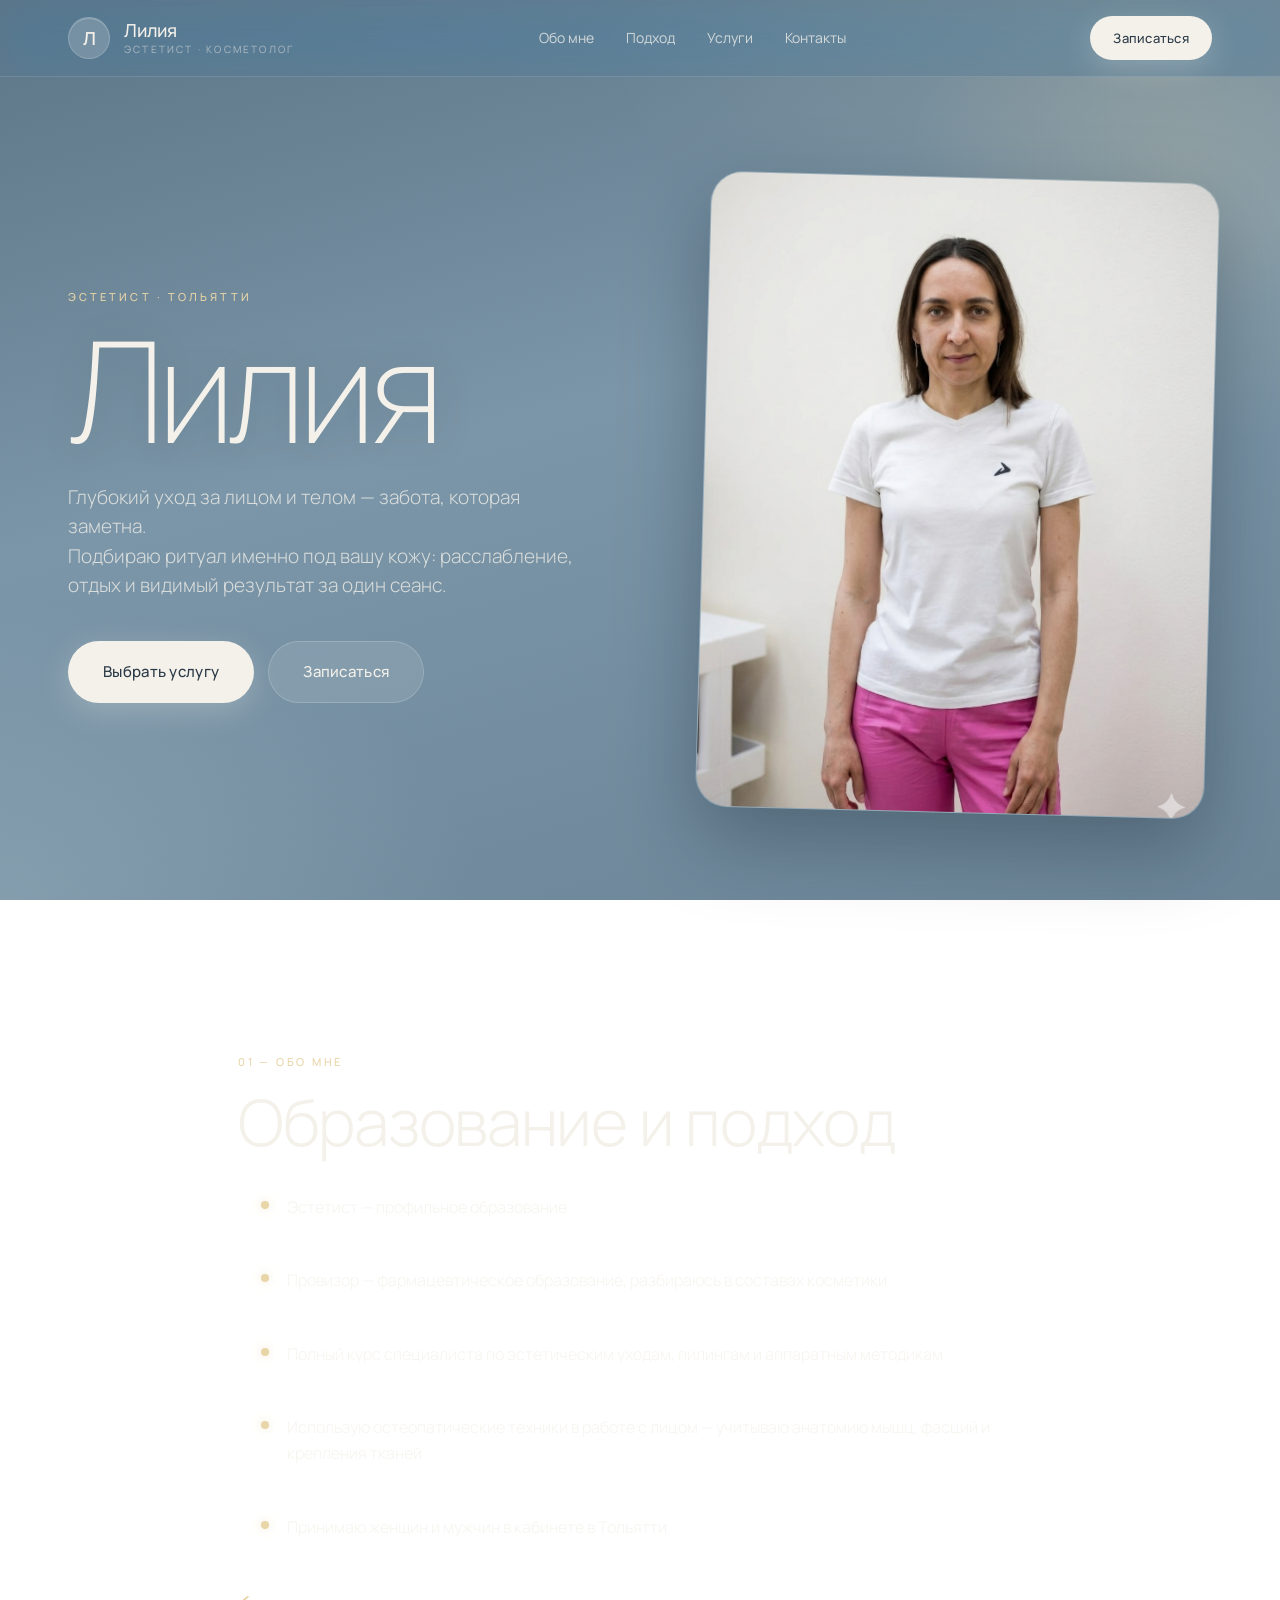
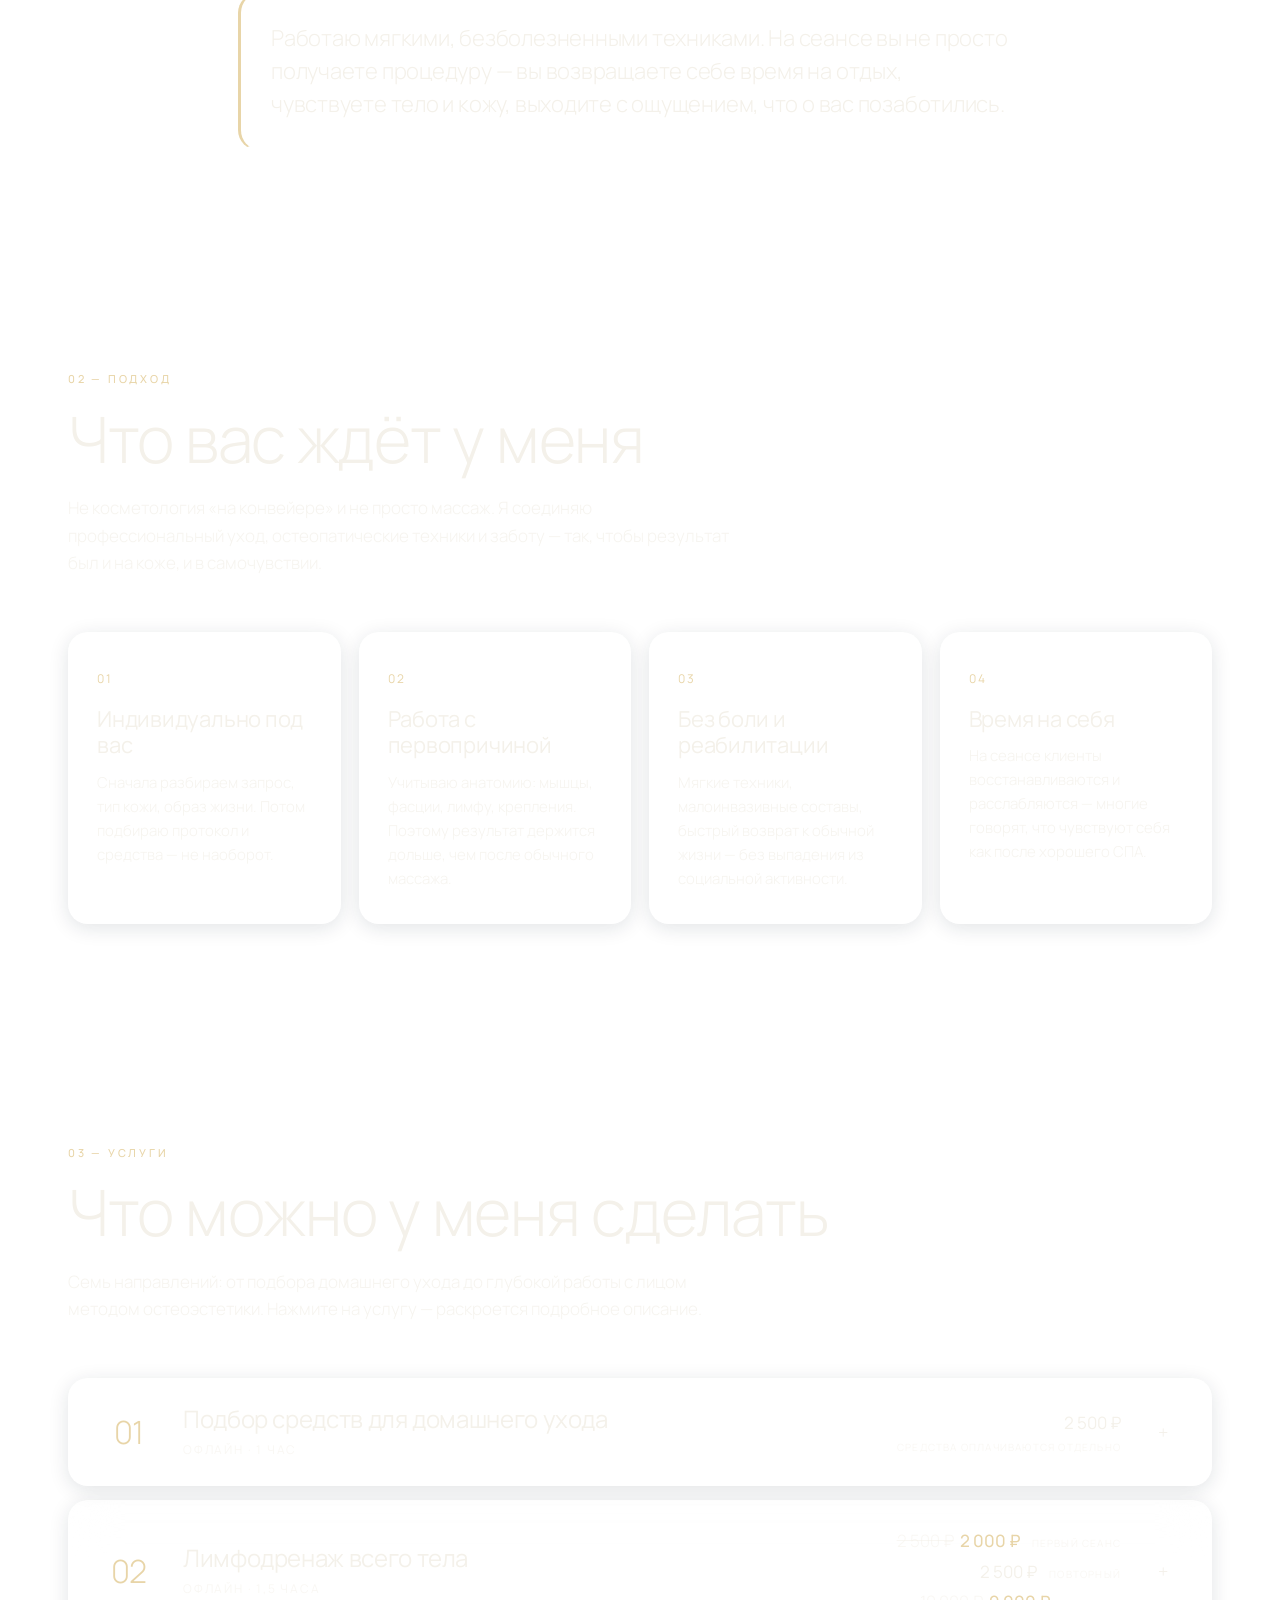
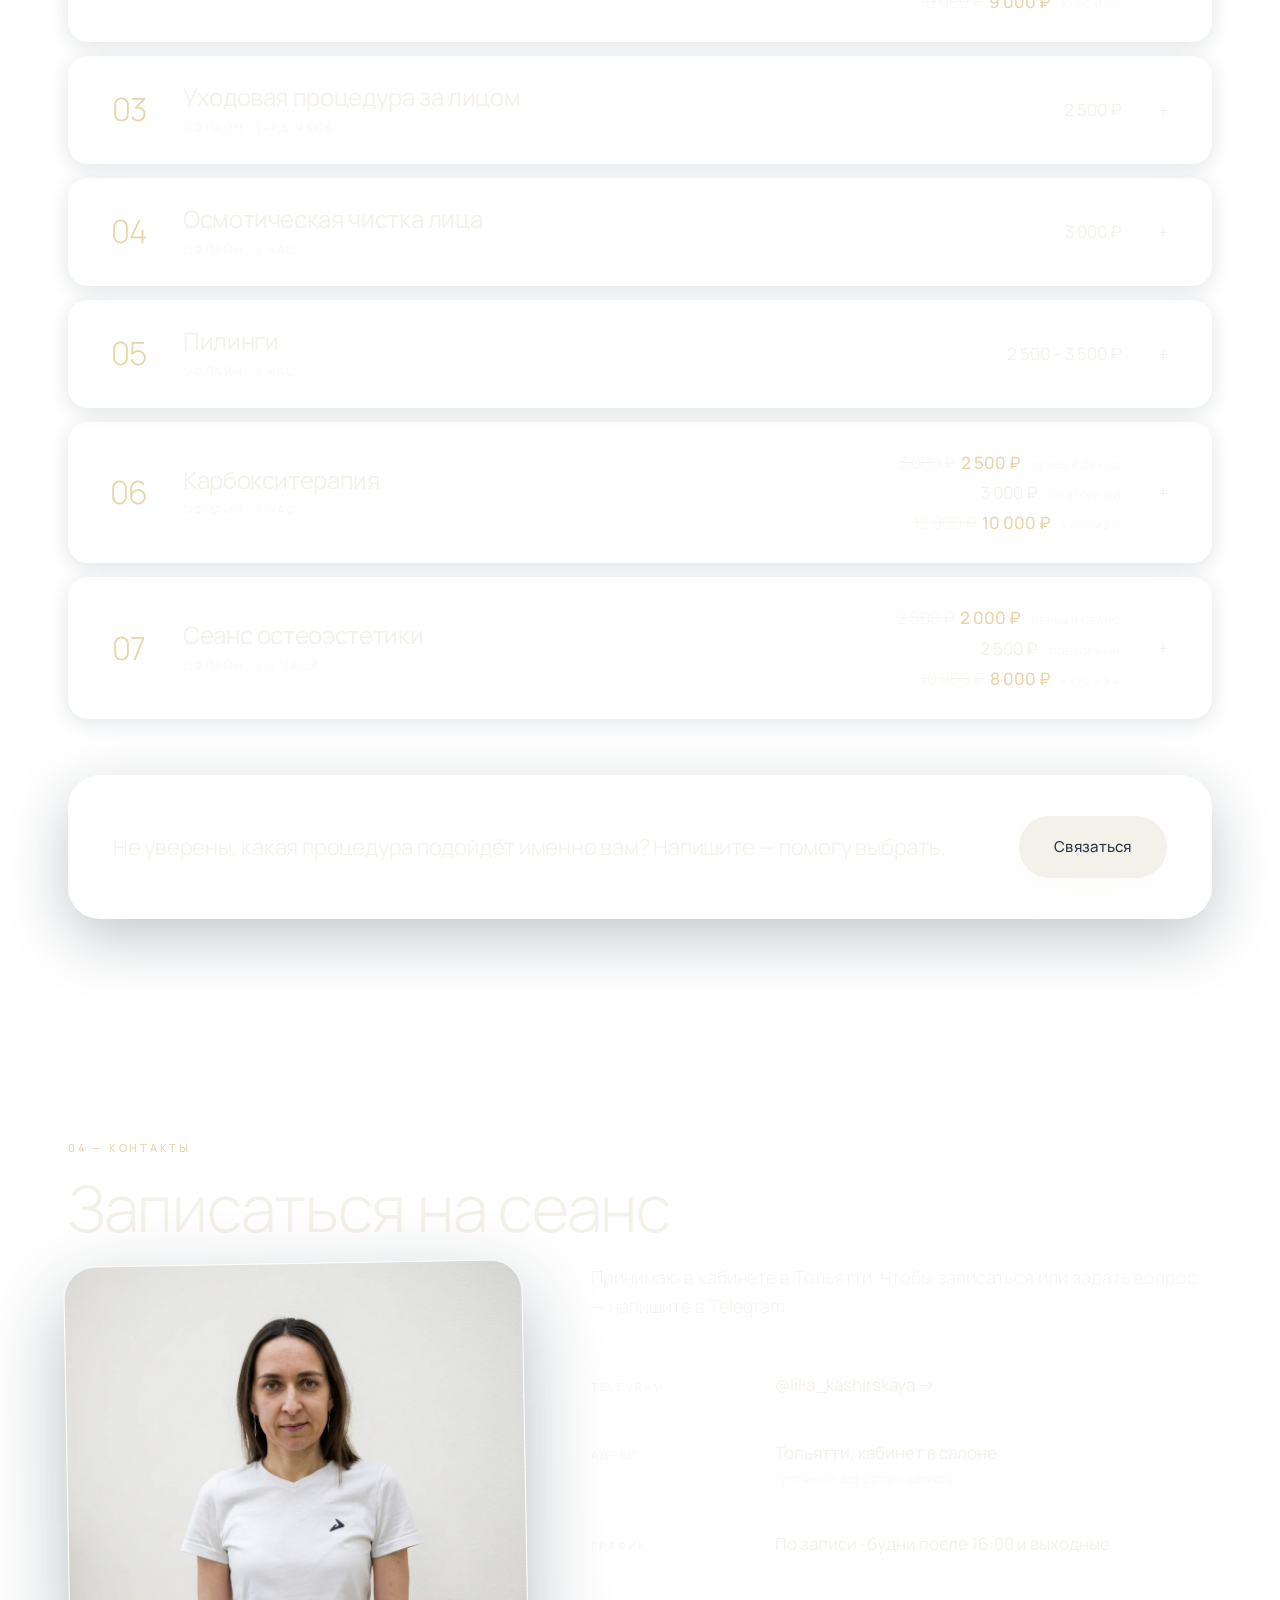
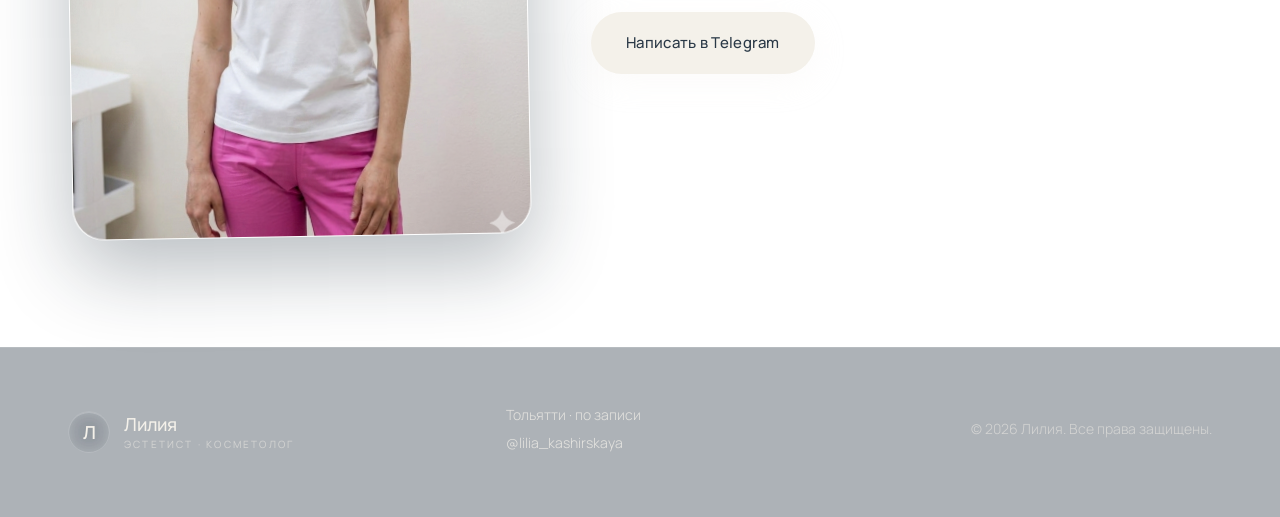
==== index.html @ 4c608532 "Сайт Лилии — эстетист-косметолог, Тольятти Co-Authored-By: Claude Sonnet 4.6 <noreply@anthropic.com>" ====
<!DOCTYPE html>
<html lang="ru">
<head>
    <meta charset="UTF-8">
    <meta name="viewport" content="width=device-width, initial-scale=1.0">
    <title>Лилия — эстетист-косметолог | Тольятти</title>
    <meta name="description" content="Лилия — эстетист, провизор. Подбор домашнего ухода, лимфодренаж, пилинги, чистка лица, карбокситерапия, остеоэстетика. Тольятти.">
    <link rel="preconnect" href="https://fonts.googleapis.com">
    <link rel="preconnect" href="https://fonts.gstatic.com" crossorigin>
    <link href="https://fonts.googleapis.com/css2?family=Manrope:wght@200;300;400;500;600;700&display=swap" rel="stylesheet">
    <link rel="stylesheet" href="styles.css">
</head>
<body>

<header class="header" id="header">
    <div class="container header__inner">
        <a href="#top" class="logo">
            <span class="logo__mark">Л</span>
            <span class="logo__text">Лилия<small>эстетист · косметолог</small></span>
        </a>

        <nav class="nav" id="nav">
            <a href="#about" class="nav__link">Обо мне</a>
            <a href="#offer" class="nav__link">Подход</a>
            <a href="#services" class="nav__link">Услуги</a>
            <a href="#contacts" class="nav__link">Контакты</a>
        </nav>

        <a href="#contacts" class="btn btn--primary header__cta">Записаться</a>

        <button class="burger" id="burger" aria-label="Меню" aria-expanded="false">
            <span></span><span></span><span></span>
        </button>
    </div>
</header>

<main id="top">

    <!-- HERO -->
    <section class="hero">
        <div class="container hero__inner">
            <div class="hero__content">
                <p class="hero__eyebrow">Эстетист · Тольятти</p>
                <h1 class="hero__title">Лилия</h1>
                <p class="hero__sub">Глубокий уход за лицом и телом — забота, которая заметна.<br>Подбираю ритуал именно под вашу кожу: расслабление, отдых и видимый результат за один сеанс.</p>
                <div class="hero__actions">
                    <a href="#services" class="btn btn--primary btn--lg">Выбрать услугу</a>
                    <a href="#contacts" class="btn btn--ghost btn--lg">Записаться</a>
                </div>
            </div>
            <div class="hero__media">
                <img src="images/liliya_final.jpg" alt="Лилия — эстетист, косметолог" class="hero__photo" onerror="this.parentElement.classList.add('hero__media--placeholder'); this.style.display='none'">
                <div class="hero__placeholder">
                    <span>Фото<br>Лилии</span>
                </div>
            </div>
        </div>
    </section>

    <!-- ABOUT -->
    <section class="section" id="about">
        <div class="container container--narrow">
            <p class="eyebrow">01 — Обо мне</p>
            <h2 class="section__title">Образование и подход</h2>
            <ul class="about__list">
                <li>Эстетист — профильное образование</li>
                <li>Провизор — фармацевтическое образование, разбираюсь в составах косметики</li>
                <li>Полный курс специалиста по эстетическим уходам, пилингам и аппаратным методикам</li>
                <li>Использую остеопатические техники в работе с лицом — учитываю анатомию мышц, фасций и крепления тканей</li>
                <li>Принимаю женщин и мужчин в кабинете в Тольятти</li>
            </ul>
            <p class="about__lead">
                Работаю мягкими, безболезненными техниками. На сеансе вы не просто получаете процедуру —
                вы возвращаете себе время на отдых, чувствуете тело и кожу, выходите с ощущением, что о вас позаботились.
            </p>
        </div>
    </section>

    <!-- OFFER / USP -->
    <section class="section section--alt" id="offer">
        <div class="container">
            <p class="eyebrow">02 — Подход</p>
            <h2 class="section__title">Что вас ждёт у меня</h2>
            <p class="section__lead">Не косметология «на конвейере» и не просто массаж. Я соединяю профессиональный уход, остеопатические техники и заботу — так, чтобы результат был и на коже, и в самочувствии.</p>

            <div class="benefits">
                <article class="benefit">
                    <span class="benefit__num">01</span>
                    <h3>Индивидуально под вас</h3>
                    <p>Сначала разбираем запрос, тип кожи, образ жизни. Потом подбираю протокол и средства — не наоборот.</p>
                </article>
                <article class="benefit">
                    <span class="benefit__num">02</span>
                    <h3>Работа с первопричиной</h3>
                    <p>Учитываю анатомию: мышцы, фасции, лимфу, крепления. Поэтому результат держится дольше, чем после обычного массажа.</p>
                </article>
                <article class="benefit">
                    <span class="benefit__num">03</span>
                    <h3>Без боли и реабилитации</h3>
                    <p>Мягкие техники, малоинвазивные составы, быстрый возврат к обычной жизни — без выпадения из социальной активности.</p>
                </article>
                <article class="benefit">
                    <span class="benefit__num">04</span>
                    <h3>Время на себя</h3>
                    <p>На сеансе клиенты восстанавливаются и расслабляются — многие говорят, что чувствуют себя как после хорошего СПА.</p>
                </article>
            </div>
        </div>
    </section>

    <!-- SERVICES -->
    <section class="section" id="services">
        <div class="container">
            <p class="eyebrow">03 — Услуги</p>
            <h2 class="section__title">Что можно у меня сделать</h2>
            <p class="section__lead">Семь направлений: от подбора домашнего ухода до глубокой работы с лицом методом остеоэстетики. Нажмите на услугу — раскроется подробное описание.</p>

            <div class="services">

                <!-- 1 -->
                <details class="service">
                    <summary class="service__summary">
                        <span class="service__num">01</span>
                        <span class="service__head">
                            <span class="service__title">Подбор средств для домашнего ухода</span>
                            <span class="service__meta">Офлайн · 1 час</span>
                        </span>
                        <span class="service__price">2 500 ₽<small>средства оплачиваются отдельно</small></span>
                        <span class="service__chev" aria-hidden="true">+</span>
                    </summary>
                    <div class="service__body">
                        <div class="service__col">
                            <h4>О процедуре</h4>
                            <ul>
                                <li>Индивидуальный подход и решение конкретных задач, которые волнуют вас</li>
                                <li>Подбор средств по типу кожи, её состоянию и решаемым задачам</li>
                                <li>Поддержание здоровья кожи: увлажнение, питание, обновление клеток</li>
                                <li>Уход за отдельными зонами: область глаз, декольте, Т-зона</li>
                                <li>Подбор ежедневного ухода для женщин и мужчин</li>
                                <li>Регулярный ритуал заботы о себе — время, посвящённое себе</li>
                            </ul>
                        </div>
                        <div class="service__col">
                            <h4>Как проходит</h4>
                            <ol>
                                <li>Определяем запрос и решаемую задачу</li>
                                <li>Анамнез: разбираем уже существующий уход</li>
                                <li>Определяем тип и состояние кожи</li>
                                <li>Оцениваем средства: что оставить, убрать, добавить</li>
                                <li>Подбираем необходимые средства, обсуждаем особенности</li>
                                <li>Протокол ухода — «тактильное знакомство» с продуктами</li>
                                <li>Заказ и покупка выбранных средств</li>
                            </ol>
                        </div>
                        <div class="service__col">
                            <h4>Результат</h4>
                            <ul>
                                <li>Понимание особенностей своей кожи и её потребностей</li>
                                <li>Уход с учётом сезонности и времени года</li>
                                <li>Подбор для всего лица и отдельных зон (глаза, шея, декольте)</li>
                                <li>Улучшение состояния кожи при регулярном уходе</li>
                                <li>Готовый ритуал правильного и эффективного ухода дома</li>
                            </ul>
                        </div>
                        <div class="service__cta">
                            <a href="#contacts" class="btn btn--primary">Записаться на подбор</a>
                        </div>
                    </div>
                </details>

                <!-- 2 -->
                <details class="service">
                    <summary class="service__summary">
                        <span class="service__num">02</span>
                        <span class="service__head">
                            <span class="service__title">Лимфодренаж всего тела</span>
                            <span class="service__meta">Офлайн · 1,5 часа</span>
                        </span>
                        <span class="service__price">
                            <span class="service__price-row"><s>2 500 ₽</s> <strong>2 000 ₽</strong> <small>первый сеанс</small></span>
                            <span class="service__price-row">2 500 ₽ <small>повторный</small></span>
                            <span class="service__price-row"><s>10 000 ₽</s> <strong>9 000 ₽</strong> <small>курс из 4</small></span>
                        </span>
                        <span class="service__chev" aria-hidden="true">+</span>
                    </summary>
                    <div class="service__body">
                        <div class="service__col">
                            <h4>О процедуре</h4>
                            <ul>
                                <li>Улучшение детоксикации организма, выведение токсинов</li>
                                <li>Особенно показано после отравления, болезни, приёма лекарств</li>
                                <li>Уменьшение отёков и объёмов за счёт снятия застоя лимфы</li>
                                <li>Улучшение микроциркуляции и качества кожи</li>
                                <li>Подготовка к косметологическим и массажным сеансам — усиливает их эффект</li>
                                <li>Медленные, плавные, безболезненные движения — успокоение и релаксация</li>
                                <li>Особенно полезно при сидячей работе и малоподвижном образе жизни</li>
                            </ul>
                        </div>
                        <div class="service__col">
                            <h4>Как проходит</h4>
                            <ol>
                                <li>Работа со всеми диафрагмами тела</li>
                                <li>Освобождение венозного угла (ключицы, шея)</li>
                                <li>Освобождение тока лимфы в области головы и шеи</li>
                                <li>Грудобрюшная диафрагма — снятие напряжения, включение в работу</li>
                                <li>Формирование правильного паттерна дыхания</li>
                                <li>Работа с брюшной стенкой, паховой областью, подколенным пространством</li>
                                <li>Прокачка тока лимфы по всему телу</li>
                            </ol>
                        </div>
                        <div class="service__col">
                            <h4>Результат</h4>
                            <ul>
                                <li>Выведение токсинов, «очищение» организма</li>
                                <li>Снятие ограничений по ходу тока лимфы</li>
                                <li>Улучшение качества кожи, уменьшение отёчности тканей</li>
                                <li>Расслабление тела и нервной системы</li>
                                <li>Поддержка сердечно-сосудистой, иммунной, эндокринной систем</li>
                            </ul>
                        </div>
                        <div class="service__cta">
                            <a href="#contacts" class="btn btn--primary">Записаться на лимфодренаж</a>
                        </div>
                    </div>
                </details>

                <!-- 3 -->
                <details class="service">
                    <summary class="service__summary">
                        <span class="service__num">03</span>
                        <span class="service__head">
                            <span class="service__title">Уходовая процедура за лицом</span>
                            <span class="service__meta">Офлайн · 1–1,5 часа</span>
                        </span>
                        <span class="service__price">2 500 ₽</span>
                        <span class="service__chev" aria-hidden="true">+</span>
                    </summary>
                    <div class="service__body">
                        <div class="service__col">
                            <h4>О процедуре</h4>
                            <ul>
                                <li>Индивидуальный подход к решению эстетических задач</li>
                                <li>Интенсивная проработка профессиональными средствами</li>
                                <li>Подбор средств по типу и состоянию кожи</li>
                                <li>Забота о себе и поддержание здоровья кожи</li>
                                <li>Работа с учётом анатомии — нанесение по массажным линиям</li>
                                <li>Для мужчин — деликатный уход за зоной бритья</li>
                            </ul>
                        </div>
                        <div class="service__col">
                            <h4>Как проходит</h4>
                            <ol>
                                <li>Определяем запрос, при необходимости корректируем акценты</li>
                                <li>Определяем тип и состояние кожи</li>
                                <li>Подбираем средства, обсуждаем протокол</li>
                                <li>Демакияж и умывание</li>
                                <li>Глубокое очищение</li>
                                <li>Лимфодренаж: венозный угол, шея, голова</li>
                                <li>Лёгкий массаж / пилинг / маска (по запросу)</li>
                                <li>Тонизация и завершающий уход (сыворотка, крем)</li>
                            </ol>
                        </div>
                        <div class="service__col">
                            <h4>Результат</h4>
                            <ul>
                                <li>Сияние кожи и ухоженный вид</li>
                                <li>Свежий, отдохнувший вид лица</li>
                                <li>Увлажнение и питание кожи</li>
                                <li>Обновление клеток и улучшение рельефа</li>
                                <li>Приятные тактильные ощущения и релакс</li>
                                <li>Время «на себя» с пользой и заботой о теле</li>
                            </ul>
                        </div>
                        <div class="service__cta">
                            <a href="#contacts" class="btn btn--primary">Записаться на уход</a>
                        </div>
                    </div>
                </details>

                <!-- 4 -->
                <details class="service">
                    <summary class="service__summary">
                        <span class="service__num">04</span>
                        <span class="service__head">
                            <span class="service__title">Осмотическая чистка лица</span>
                            <span class="service__meta">Офлайн · 1 час</span>
                        </span>
                        <span class="service__price">3 000 ₽</span>
                        <span class="service__chev" aria-hidden="true">+</span>
                    </summary>
                    <div class="service__body">
                        <div class="service__col">
                            <h4>О процедуре</h4>
                            <ul>
                                <li>Глубокое очищение — безболезненно и неинвазивно</li>
                                <li>Улучшение микрорельефа кожи и обновление клеток</li>
                                <li>Улучшение цвета лица, питания и трофики тканей</li>
                                <li>Лучшее проникновение косметики в более глубокие слои</li>
                                <li>Отдых и релакс во время процедуры</li>
                                <li>Регулярная гигиена лица для женщин и мужчин</li>
                            </ul>
                        </div>
                        <div class="service__col">
                            <h4>Как проходит</h4>
                            <ol>
                                <li>Демакияж и умывание</li>
                                <li>Первый этап очищения специальными средствами</li>
                                <li>Второй этап — нанесение состава для глубокого очищения</li>
                                <li>УЗ-чистка</li>
                                <li>Смывание остатков средства, тонизация</li>
                                <li>Маска</li>
                                <li>Завершающий уход (сыворотка, крем)</li>
                            </ol>
                        </div>
                        <div class="service__col">
                            <h4>Результат</h4>
                            <ul>
                                <li>Улучшение качества кожи и цвета лица</li>
                                <li>Свежий, ухоженный вид</li>
                                <li>Чистая кожа без жирного блеска</li>
                                <li>Уменьшение комедонов</li>
                                <li>Сужение пор и уменьшение чёрных точек</li>
                                <li>Отдых и расслабление во время процедуры</li>
                            </ul>
                        </div>
                        <div class="service__cta">
                            <a href="#contacts" class="btn btn--primary">Записаться на чистку</a>
                        </div>
                    </div>
                </details>

                <!-- 5 -->
                <details class="service">
                    <summary class="service__summary">
                        <span class="service__num">05</span>
                        <span class="service__head">
                            <span class="service__title">Пилинги</span>
                            <span class="service__meta">Офлайн · 1 час</span>
                        </span>
                        <span class="service__price">2 500 – 3 500 ₽</span>
                        <span class="service__chev" aria-hidden="true">+</span>
                    </summary>
                    <div class="service__body">
                        <div class="service__col">
                            <h4>О процедуре</h4>
                            <ul>
                                <li>Всесезонные поверхностные и сезонные (осень-зима) более глубокие</li>
                                <li>Подготовка к пилингам — мягкое введение в курс</li>
                                <li>Малоинвазивные составы</li>
                                <li>Быстрая реабилитация без выпадения из социально-активной жизни</li>
                                <li>Сужение пор, увлажнение, уменьшение морщин и пигментных пятен</li>
                            </ul>
                        </div>
                        <div class="service__col">
                            <h4>Как проходит</h4>
                            <ol>
                                <li>Анамнез, определяем задачи на сеанс/курс</li>
                                <li>Выбираем стратегию и тактику курса</li>
                                <li>Демакияж, умывание, поверхностное очищение</li>
                                <li>Нанесение основного состава с приёмами усиления</li>
                                <li>Смывка состава</li>
                                <li>Маска</li>
                                <li>Завершающий уход (сыворотка, крем)</li>
                            </ol>
                        </div>
                        <div class="service__col">
                            <h4>Результат</h4>
                            <ul>
                                <li>Устранение эстетических дефектов кожи</li>
                                <li>Улучшение рельефа, лифтинг кожи (подтянутый овал лица)</li>
                                <li>Уменьшение пигментации, анти-эйдж эффект</li>
                                <li>Увлажнение и улучшение питания кожи</li>
                                <li>Синтез коллагена — улучшение плотности кожи</li>
                            </ul>
                        </div>
                        <div class="service__cta">
                            <a href="#contacts" class="btn btn--primary">Записаться на пилинг</a>
                        </div>
                    </div>
                </details>

                <!-- 6 -->
                <details class="service">
                    <summary class="service__summary">
                        <span class="service__num">06</span>
                        <span class="service__head">
                            <span class="service__title">Карбокситерапия</span>
                            <span class="service__meta">Офлайн · 1 час</span>
                        </span>
                        <span class="service__price">
                            <span class="service__price-row"><s>3 000 ₽</s> <strong>2 500 ₽</strong> <small>первый сеанс</small></span>
                            <span class="service__price-row">3 000 ₽ <small>повторный</small></span>
                            <span class="service__price-row"><s>12 000 ₽</s> <strong>10 000 ₽</strong> <small>курс из 4</small></span>
                        </span>
                        <span class="service__chev" aria-hidden="true">+</span>
                    </summary>
                    <div class="service__body">
                        <div class="service__col">
                            <h4>О процедуре</h4>
                            <ul>
                                <li>Улучшение качества кожи и внешнего вида</li>
                                <li>Свежий вид лица</li>
                                <li>Улучшение микроциркуляции и кровообращения</li>
                                <li>Стимуляция регенерации тканей</li>
                                <li>Улучшение клеточного метаболизма</li>
                                <li>Усиление выработки коллагена и эластина</li>
                            </ul>
                        </div>
                        <div class="service__col">
                            <h4>Как проходит</h4>
                            <ol>
                                <li>Анамнез и осмотр кожи</li>
                                <li>Обсуждение решаемых задач</li>
                                <li>Демакияж, умывание</li>
                                <li>Нанесение специального состава и активатора</li>
                                <li>Выдержка состава на лице определённое время</li>
                                <li>Смывка, тонизация</li>
                                <li>Маска и финишный уход (сыворотка, крем)</li>
                            </ol>
                        </div>
                        <div class="service__col">
                            <h4>Результат</h4>
                            <ul>
                                <li>Улучшение плотности и эластичности кожи</li>
                                <li>Уменьшение мимических морщин</li>
                                <li>Уменьшение пигментации</li>
                                <li>Улучшение цвета лица и питания тканей</li>
                                <li>Свежая, «напитанная изнутри» кожа</li>
                            </ul>
                        </div>
                        <div class="service__cta">
                            <a href="#contacts" class="btn btn--primary">Записаться на карбокситерапию</a>
                        </div>
                    </div>
                </details>

                <!-- 7 -->
                <details class="service">
                    <summary class="service__summary">
                        <span class="service__num">07</span>
                        <span class="service__head">
                            <span class="service__title">Сеанс остеоэстетики</span>
                            <span class="service__meta">Офлайн · 1,5 часа</span>
                        </span>
                        <span class="service__price">
                            <span class="service__price-row"><s>2 500 ₽</s> <strong>2 000 ₽</strong> <small>первый сеанс</small></span>
                            <span class="service__price-row">2 500 ₽ <small>повторный</small></span>
                            <span class="service__price-row"><s>10 000 ₽</s> <strong>8 000 ₽</strong> <small>курс из 4</small></span>
                        </span>
                        <span class="service__chev" aria-hidden="true">+</span>
                    </summary>
                    <div class="service__body">
                        <div class="service__col">
                            <h4>О процедуре</h4>
                            <ul>
                                <li>Определение первопричин морщин, отёков, визуального старения</li>
                                <li>Лифтинг и подтяжка лица, чёткий овал</li>
                                <li>Улучшение питания тканей, свежесть лица, открытый взгляд</li>
                                <li>Прилив энергии, улучшение эмоционального состояния</li>
                                <li>Устранение отёчности и уменьшение морщин</li>
                                <li>Включение в работу неактивных мышц</li>
                                <li>Часть техник проводится интраорально (в перчатках)</li>
                            </ul>
                        </div>
                        <div class="service__col">
                            <h4>Как проходит</h4>
                            <ol>
                                <li>Определение запроса, анамнез</li>
                                <li>Диагностика тканей лица и тела (визуальная, пальпаторная, тесты)</li>
                                <li>Демакияж и умывание</li>
                                <li>Лимфодренаж и проработка всех диафрагм тела</li>
                                <li>Работа с нижней третью лица (шея, нижняя челюсть)</li>
                                <li>Работа со средней третью (верхняя челюсть, скулы, нос)</li>
                                <li>Работа с верхней третью (глаза, лоб, выходы тройничного нерва)</li>
                                <li>Работа с черепом и гармонизация всего организма</li>
                                <li>Ре-тест: что изменилось</li>
                                <li>Финишный уход (сыворотка, крем)</li>
                            </ol>
                        </div>
                        <div class="service__col">
                            <h4>Результат</h4>
                            <ul>
                                <li>Работа с первопричинами — кости, мышцы, фасции</li>
                                <li>Стойкий визуальный эффект с накопительным действием</li>
                                <li>Расслабление, как после СПА — клиенты отдыхают и восстанавливаются</li>
                                <li>Ощущение наполненности, целостности лица и тела</li>
                                <li>Мягкие, приятные техники без боли</li>
                                <li>Результат держится дольше, чем от обычного массажа</li>
                            </ul>
                        </div>
                        <div class="service__cta">
                            <a href="#contacts" class="btn btn--primary">Записаться на остеоэстетику</a>
                        </div>
                    </div>
                </details>

            </div>

            <div class="cta-band">
                <div class="cta-band__text">
                    <p>Не уверены, какая процедура подойдёт именно вам? Напишите — помогу выбрать.</p>
                </div>
                <a href="#contacts" class="btn btn--primary btn--lg">Связаться</a>
            </div>
        </div>
    </section>

    <!-- CONTACTS -->
    <section class="section section--alt" id="contacts">
        <div class="container">
            <p class="eyebrow">04 — Контакты</p>
            <h2 class="section__title">Записаться на сеанс</h2>

            <div class="contacts">
                <div class="contacts__media">
                    <img src="images/liliya_final.jpg" alt="Лилия" class="contacts__photo" onerror="this.parentElement.classList.add('contacts__media--placeholder'); this.style.display='none'">
                    <div class="contacts__placeholder"><span>Фото</span></div>
                </div>
                <div class="contacts__info">
                    <p class="contacts__lead">Принимаю в кабинете в Тольятти. Чтобы записаться или задать вопрос — напишите в Telegram.</p>

                    <ul class="contacts__list">
                        <li>
                            <span class="contacts__label">Telegram</span>
                            <a href="https://t.me/lilia_kashirskaya" target="_blank" rel="noopener" class="contacts__value">@lilia_kashirskaya →</a>
                        </li>
                        <li>
                            <span class="contacts__label">Адрес</span>
                            <span class="contacts__value">Тольятти, кабинет в салоне<br><small>(уточните адрес при записи)</small></span>
                        </li>
                        <li>
                            <span class="contacts__label">График</span>
                            <span class="contacts__value">По записи · будни после 16:00 и выходные</span>
                        </li>
                    </ul>

                    <a href="https://t.me/lilia_kashirskaya" target="_blank" rel="noopener" class="btn btn--primary btn--lg">Написать в Telegram</a>
                </div>
            </div>
        </div>
    </section>

</main>

<footer class="footer">
    <div class="container footer__inner">
        <div class="footer__col">
            <span class="logo logo--footer">
                <span class="logo__mark">Л</span>
                <span class="logo__text">Лилия<small>эстетист · косметолог</small></span>
            </span>
        </div>
        <div class="footer__col">
            <p>Тольятти · по записи</p>
            <p><a href="https://t.me/lilia_kashirskaya" target="_blank" rel="noopener">@lilia_kashirskaya</a></p>
        </div>
        <div class="footer__col footer__col--right">
            <p class="footer__copy">© <span id="year"></span> Лилия. Все права защищены.</p>
        </div>
    </div>
</footer>

<script src="script.js"></script>
</body>
</html>
---- styles.css ----
/* ====== Reset & base ====== */
*, *::before, *::after { box-sizing: border-box; }
html { scroll-behavior: smooth; }
body {
    margin: 0;
    font-family: 'Manrope', 'Inter', system-ui, -apple-system, Segoe UI, Roboto, sans-serif;
    font-weight: 300;
    color: var(--ink);
    background: var(--bg);
    line-height: 1.6;
    -webkit-font-smoothing: antialiased;
    text-rendering: optimizeLegibility;
    min-height: 100vh;
    overflow-x: hidden;
}
img { max-width: 100%; display: block; }
a { color: inherit; text-decoration: none; }
button { font-family: inherit; cursor: pointer; }

/* ====== Palette (cool slate blue / glass) ====== */
:root {
    --bg: #6B8597;                /* fallback */
    --bg-deep: #3F586B;           /* deeper blue for depth */
    --bg-light: #A5BCC9;          /* lighter blue for highlights */
    --ink: #F4F1EA;               /* warm cream — primary text */
    --ink-soft: rgba(244, 241, 234, 0.78);
    --ink-mute: rgba(244, 241, 234, 0.55);
    --line: rgba(255, 255, 255, 0.12);
    --line-strong: rgba(255, 255, 255, 0.22);
    --glass: rgba(255, 255, 255, 0.10);
    --glass-strong: rgba(255, 255, 255, 0.18);
    --glass-border: rgba(255, 255, 255, 0.18);
    --accent: #E8D5A8;            /* warm champagne accent */
    --accent-soft: #F0E4C7;
    --shadow-sm: 0 4px 20px rgba(20, 35, 50, .12);
    --shadow-md: 0 20px 60px rgba(20, 35, 50, .25);
    --shadow-glow: 0 0 80px rgba(255, 255, 255, .08);
    --radius: 20px;
    --radius-lg: 32px;
    --radius-pill: 999px;
    --container: 1200px;
    --blur: 24px;
}

/* Background — fixed gradient with subtle glow zones */
body {
    background:
        radial-gradient(900px 600px at 85% 0%, rgba(232, 213, 168, 0.12), transparent 55%),
        radial-gradient(800px 500px at 0% 100%, rgba(165, 188, 201, 0.35), transparent 60%),
        linear-gradient(165deg, #5C7587 0%, #7B96A8 45%, #6B8597 100%);
    background-attachment: fixed;
}

/* ====== Layout primitives ====== */
.container {
    width: 100%;
    max-width: var(--container);
    margin: 0 auto;
    padding: 0 28px;
    position: relative;
    z-index: 1;
}
.container--narrow { max-width: 860px; }

.section {
    padding: 110px 0;
    position: relative;
}

.eyebrow {
    text-transform: uppercase;
    letter-spacing: .25em;
    font-size: 11px;
    font-weight: 500;
    color: var(--accent);
    margin: 0 0 18px;
}
.section__title {
    font-family: 'Manrope', sans-serif;
    font-weight: 300;
    font-size: clamp(36px, 5.2vw, 64px);
    color: var(--ink);
    margin: 0 0 22px;
    line-height: 1.04;
    letter-spacing: -0.02em;
}
.section__lead {
    font-size: 17px;
    color: var(--ink-soft);
    max-width: 680px;
    margin: 0 0 56px;
    font-weight: 300;
}

/* ====== Buttons ====== */
.btn {
    display: inline-flex;
    align-items: center;
    justify-content: center;
    padding: 14px 26px;
    border-radius: var(--radius-pill);
    font-weight: 500;
    font-size: 14px;
    letter-spacing: .02em;
    border: 1px solid transparent;
    transition: background .25s, color .25s, border-color .25s, transform .15s, box-shadow .25s;
    white-space: nowrap;
    backdrop-filter: blur(12px);
    -webkit-backdrop-filter: blur(12px);
}
.btn--lg { padding: 18px 34px; font-size: 15px; }
.btn--primary {
    background: var(--ink);
    color: #2A3947;
    box-shadow: 0 8px 30px rgba(244, 241, 234, .25);
}
.btn--primary:hover {
    background: #fff;
    box-shadow: 0 12px 40px rgba(244, 241, 234, .4);
    transform: translateY(-1px);
}
.btn--ghost {
    background: var(--glass);
    color: var(--ink);
    border-color: var(--glass-border);
}
.btn--ghost:hover {
    background: var(--glass-strong);
    border-color: var(--line-strong);
}
.btn:active { transform: translateY(0); }

/* ====== Glass card mixin (applied via utility classes) ====== */
.glass {
    background: var(--glass);
    backdrop-filter: blur(var(--blur)) saturate(140%);
    -webkit-backdrop-filter: blur(var(--blur)) saturate(140%);
    border: 1px solid var(--glass-border);
    box-shadow: var(--shadow-md), inset 0 1px 0 rgba(255, 255, 255, 0.15);
}

/* ====== Header ====== */
.header {
    position: sticky;
    top: 0;
    z-index: 50;
    background: rgba(95, 120, 138, 0.35);
    backdrop-filter: blur(20px) saturate(160%);
    -webkit-backdrop-filter: blur(20px) saturate(160%);
    border-bottom: 1px solid var(--line);
}
.header__inner {
    display: flex;
    align-items: center;
    justify-content: space-between;
    gap: 24px;
    height: 76px;
}
.logo {
    display: inline-flex;
    align-items: center;
    gap: 14px;
}
.logo__mark {
    width: 42px;
    height: 42px;
    border-radius: 50%;
    background: var(--glass-strong);
    backdrop-filter: blur(10px);
    -webkit-backdrop-filter: blur(10px);
    border: 1px solid var(--glass-border);
    color: var(--ink);
    display: inline-grid;
    place-items: center;
    font-family: 'Manrope', sans-serif;
    font-weight: 600;
    font-size: 18px;
    letter-spacing: -0.02em;
    box-shadow: inset 0 1px 0 rgba(255, 255, 255, 0.2);
}
.logo__text {
    display: inline-flex;
    flex-direction: column;
    line-height: 1.1;
    font-family: 'Manrope', sans-serif;
    font-size: 18px;
    color: var(--ink);
    font-weight: 500;
    letter-spacing: -0.01em;
}
.logo__text small {
    font-family: 'Manrope', sans-serif;
    font-size: 10px;
    text-transform: uppercase;
    letter-spacing: .22em;
    color: var(--ink-mute);
    font-weight: 400;
    margin-top: 4px;
}
.nav {
    display: flex;
    gap: 32px;
}
.nav__link {
    font-size: 14px;
    color: var(--ink-soft);
    transition: color .2s;
    font-weight: 400;
}
.nav__link:hover { color: var(--ink); }
.header__cta { padding: 11px 22px; font-size: 13px; }
.burger {
    display: none;
    background: var(--glass);
    backdrop-filter: blur(10px);
    -webkit-backdrop-filter: blur(10px);
    border: 1px solid var(--glass-border);
    border-radius: var(--radius-pill);
    width: 40px;
    height: 40px;
    padding: 0;
    flex-direction: column;
    align-items: center;
    justify-content: center;
    gap: 5px;
}
.burger span {
    width: 18px; height: 1.5px; background: var(--ink); border-radius: 2px;
    transition: transform .25s, opacity .2s;
}

/* ====== Hero ====== */
.hero {
    padding: 100px 0 130px;
    position: relative;
    overflow: hidden;
}
.hero::before {
    content: '';
    position: absolute;
    top: -200px; right: -200px;
    width: 600px; height: 600px;
    border-radius: 50%;
    background: radial-gradient(circle, rgba(232, 213, 168, 0.18), transparent 65%);
    pointer-events: none;
}
.hero__inner {
    display: grid;
    grid-template-columns: 1.05fr .95fr;
    gap: 72px;
    align-items: center;
}
.hero__eyebrow {
    text-transform: uppercase;
    letter-spacing: .28em;
    font-size: 11px;
    font-weight: 500;
    color: var(--accent);
    margin: 0 0 20px;
}
.hero__title {
    font-family: 'Manrope', sans-serif;
    font-weight: 200;
    font-size: clamp(64px, 11vw, 152px);
    line-height: .92;
    margin: 0 0 28px;
    letter-spacing: -0.045em;
    color: var(--ink);
    text-shadow: 0 4px 40px rgba(20, 35, 50, .15);
}
.hero__sub {
    font-size: 19px;
    color: var(--ink-soft);
    max-width: 520px;
    margin: 0 0 40px;
    line-height: 1.55;
    font-weight: 300;
}
.hero__actions {
    display: flex;
    gap: 14px;
    flex-wrap: wrap;
}
.hero__media {
    position: relative;
    aspect-ratio: 4/5;
    border-radius: var(--radius-lg);
    overflow: hidden;
    background: var(--glass);
    backdrop-filter: blur(20px);
    -webkit-backdrop-filter: blur(20px);
    border: 1px solid var(--glass-border);
    box-shadow:
        0 30px 80px rgba(20, 35, 50, .35),
        inset 0 1px 0 rgba(255, 255, 255, .2);
    transform: rotate(1.5deg);
    transition: transform .4s ease;
}
.hero__media:hover { transform: rotate(0deg); }
.hero__photo {
    width: 100%; height: 100%;
    object-fit: cover;
}
.hero__placeholder {
    position: absolute; inset: 0;
    display: none;
    place-items: center;
    color: var(--ink-mute);
    font-family: 'Manrope', sans-serif;
    font-size: 22px;
    text-align: center;
}
.hero__media--placeholder .hero__placeholder { display: grid; }

/* ====== About ====== */
.about__list {
    list-style: none;
    padding: 0;
    margin: 0 0 32px;
    display: grid;
    gap: 14px;
}
.about__list li {
    position: relative;
    padding: 16px 22px 16px 48px;
    font-size: 16px;
    color: var(--ink-soft);
    border-radius: var(--radius);
    background: var(--glass);
    backdrop-filter: blur(16px);
    -webkit-backdrop-filter: blur(16px);
    border: 1px solid var(--glass-border);
    transition: background .2s, transform .2s;
}
.about__list li:hover {
    background: var(--glass-strong);
    transform: translateX(4px);
}
.about__list li::before {
    content: '';
    position: absolute;
    left: 22px; top: 22px;
    width: 8px; height: 8px;
    border-radius: 50%;
    background: var(--accent);
    box-shadow: 0 0 10px rgba(232, 213, 168, .6);
}
.about__lead {
    font-family: 'Manrope', sans-serif;
    font-weight: 300;
    font-size: 22px;
    line-height: 1.5;
    color: var(--ink);
    padding: 28px 30px;
    margin: 36px 0 0;
    border-radius: var(--radius);
    background: var(--glass);
    backdrop-filter: blur(20px);
    -webkit-backdrop-filter: blur(20px);
    border: 1px solid var(--glass-border);
    border-left: 3px solid var(--accent);
    letter-spacing: -0.01em;
}

/* ====== Benefits / Offer ====== */
.benefits {
    display: grid;
    grid-template-columns: repeat(auto-fit, minmax(240px, 1fr));
    gap: 18px;
    margin-top: 24px;
}
.benefit {
    background: var(--glass);
    backdrop-filter: blur(var(--blur)) saturate(140%);
    -webkit-backdrop-filter: blur(var(--blur)) saturate(140%);
    border: 1px solid var(--glass-border);
    padding: 32px 28px;
    border-radius: var(--radius);
    box-shadow: var(--shadow-sm), inset 0 1px 0 rgba(255, 255, 255, 0.12);
    transition: transform .25s, box-shadow .25s, background .25s;
}
.benefit:hover {
    transform: translateY(-4px);
    background: var(--glass-strong);
    box-shadow: var(--shadow-md), inset 0 1px 0 rgba(255, 255, 255, 0.18);
}
.benefit__num {
    display: inline-block;
    font-family: 'Manrope', sans-serif;
    font-weight: 400;
    font-size: 12px;
    color: var(--accent);
    margin-bottom: 18px;
    letter-spacing: .15em;
}
.benefit h3 {
    font-family: 'Manrope', sans-serif;
    font-weight: 400;
    font-size: 22px;
    margin: 0 0 12px;
    color: var(--ink);
    line-height: 1.2;
    letter-spacing: -0.01em;
}
.benefit p {
    margin: 0;
    color: var(--ink-soft);
    font-size: 15px;
    font-weight: 300;
}

/* ====== Services accordion ====== */
.services {
    display: grid;
    gap: 14px;
    margin-bottom: 56px;
}
.service {
    background: var(--glass);
    backdrop-filter: blur(var(--blur)) saturate(140%);
    -webkit-backdrop-filter: blur(var(--blur)) saturate(140%);
    border: 1px solid var(--glass-border);
    border-radius: var(--radius);
    overflow: hidden;
    transition: background .25s, box-shadow .25s;
    box-shadow: var(--shadow-sm), inset 0 1px 0 rgba(255, 255, 255, 0.10);
}
.service:hover { background: var(--glass-strong); }
.service[open] {
    background: var(--glass-strong);
    box-shadow: var(--shadow-md), inset 0 1px 0 rgba(255, 255, 255, 0.18);
}
.service__summary {
    list-style: none;
    cursor: pointer;
    padding: 26px 32px;
    display: grid;
    grid-template-columns: 56px 1fr auto 32px;
    gap: 26px;
    align-items: center;
    transition: background .15s;
}
.service__summary::-webkit-details-marker { display: none; }
.service__num {
    font-family: 'Manrope', sans-serif;
    font-weight: 300;
    font-size: 32px;
    color: var(--accent);
    text-align: center;
    letter-spacing: -0.02em;
}
.service__head { display: flex; flex-direction: column; gap: 6px; min-width: 0; }
.service__title {
    font-family: 'Manrope', sans-serif;
    font-weight: 400;
    font-size: 24px;
    color: var(--ink);
    line-height: 1.2;
    letter-spacing: -0.015em;
}
.service__meta {
    font-size: 12px;
    color: var(--ink-mute);
    text-transform: uppercase;
    letter-spacing: .15em;
    font-weight: 400;
}
.service__price {
    text-align: right;
    font-family: 'Manrope', sans-serif;
    font-weight: 400;
    font-size: 17px;
    color: var(--ink);
    display: flex;
    flex-direction: column;
    gap: 3px;
}
.service__price small {
    display: block;
    font-size: 10px;
    text-transform: uppercase;
    letter-spacing: .12em;
    color: var(--ink-mute);
    font-weight: 400;
    margin-left: 6px;
}
.service__price-row { display: flex; align-items: baseline; gap: 6px; justify-content: flex-end; }
.service__price-row s { color: var(--ink-mute); font-weight: 300; }
.service__price-row strong { color: var(--accent); font-weight: 500; }

.service__chev {
    width: 32px; height: 32px;
    border-radius: 50%;
    background: var(--glass-strong);
    backdrop-filter: blur(10px);
    -webkit-backdrop-filter: blur(10px);
    border: 1px solid var(--glass-border);
    color: var(--ink);
    display: grid;
    place-items: center;
    font-size: 18px;
    line-height: 1;
    font-weight: 300;
    transition: transform .3s, background .25s, border-color .25s;
}
.service[open] .service__chev {
    transform: rotate(45deg);
    background: var(--ink);
    color: #2A3947;
    border-color: transparent;
}

.service__body {
    padding: 0 32px 36px;
    display: grid;
    grid-template-columns: repeat(3, 1fr);
    gap: 40px;
    border-top: 1px solid var(--line);
    padding-top: 32px;
    margin-top: 4px;
}
.service__col h4 {
    font-family: 'Manrope', sans-serif;
    text-transform: uppercase;
    letter-spacing: .18em;
    font-size: 11px;
    font-weight: 500;
    color: var(--accent);
    margin: 0 0 16px;
}
.service__col ul, .service__col ol {
    margin: 0;
    padding-left: 18px;
    color: var(--ink-soft);
    font-size: 14.5px;
    line-height: 1.6;
    display: grid;
    gap: 8px;
    font-weight: 300;
}
.service__col ul { list-style: none; padding-left: 0; }
.service__col ul li {
    position: relative;
    padding-left: 18px;
}
.service__col ul li::before {
    content: '';
    position: absolute;
    left: 0; top: 9px;
    width: 5px; height: 5px;
    border-radius: 50%;
    background: var(--accent);
    box-shadow: 0 0 6px rgba(232, 213, 168, .5);
}
.service__col ol { padding-left: 22px; }
.service__col ol li::marker { color: var(--accent); font-weight: 500; }
.service__cta {
    grid-column: 1 / -1;
    margin-top: 8px;
    display: flex;
    justify-content: flex-start;
}

/* ====== CTA band ====== */
.cta-band {
    background: var(--glass-strong);
    backdrop-filter: blur(var(--blur)) saturate(140%);
    -webkit-backdrop-filter: blur(var(--blur)) saturate(140%);
    border: 1px solid var(--glass-border);
    border-radius: var(--radius-lg);
    padding: 40px 44px;
    display: flex;
    align-items: center;
    justify-content: space-between;
    gap: 24px;
    flex-wrap: wrap;
    box-shadow: var(--shadow-md), inset 0 1px 0 rgba(255, 255, 255, 0.18);
}
.cta-band__text { flex: 1 1 360px; }
.cta-band__text p {
    margin: 0;
    font-family: 'Manrope', sans-serif;
    font-weight: 300;
    font-size: 22px;
    color: var(--ink);
    line-height: 1.4;
    letter-spacing: -0.01em;
}

/* ====== Contacts ====== */
.contacts {
    display: grid;
    grid-template-columns: 0.85fr 1.15fr;
    gap: 64px;
    align-items: start;
}
.contacts__media {
    position: relative;
    aspect-ratio: 4/5;
    border-radius: var(--radius-lg);
    overflow: hidden;
    background: var(--glass);
    backdrop-filter: blur(20px);
    -webkit-backdrop-filter: blur(20px);
    border: 1px solid var(--glass-border);
    box-shadow: 0 30px 80px rgba(20, 35, 50, .3), inset 0 1px 0 rgba(255, 255, 255, .15);
    transform: rotate(-1deg);
    transition: transform .4s ease;
}
.contacts__media:hover { transform: rotate(0deg); }
.contacts__photo { width: 100%; height: 100%; object-fit: cover; }
.contacts__placeholder {
    position: absolute; inset: 0;
    display: none;
    place-items: center;
    color: var(--ink-mute);
    font-family: 'Manrope', sans-serif;
    font-size: 22px;
}
.contacts__media--placeholder .contacts__placeholder { display: grid; }

.contacts__lead {
    font-size: 18px;
    color: var(--ink-soft);
    margin: 0 0 32px;
    font-weight: 300;
}
.contacts__list {
    list-style: none;
    padding: 0;
    margin: 0 0 36px;
    display: grid;
    gap: 4px;
}
.contacts__list li {
    display: grid;
    grid-template-columns: 160px 1fr;
    gap: 24px;
    align-items: baseline;
    padding: 18px 0;
    border-bottom: 1px solid var(--line);
}
.contacts__label {
    font-size: 11px;
    text-transform: uppercase;
    letter-spacing: .2em;
    color: var(--ink-mute);
    font-weight: 500;
}
.contacts__value {
    font-size: 17px;
    color: var(--ink);
    transition: color .15s;
    font-weight: 400;
}
.contacts__value small { color: var(--ink-mute); font-size: 13px; display: block; margin-top: 2px; font-weight: 300; }
a.contacts__value:hover { color: var(--accent); }

/* ====== Footer ====== */
.footer {
    background: rgba(20, 35, 50, 0.35);
    backdrop-filter: blur(20px);
    -webkit-backdrop-filter: blur(20px);
    border-top: 1px solid var(--line);
    color: var(--ink-soft);
    padding: 56px 0;
}
.footer__inner {
    display: grid;
    grid-template-columns: 1.2fr 1fr 1fr;
    gap: 36px;
    align-items: center;
}
.footer .logo__text { color: var(--ink); }
.footer .logo__text small { color: var(--ink-mute); }
.footer__col p { margin: 0 0 6px; font-size: 14px; font-weight: 300; }
.footer__col--right { text-align: right; }
.footer__col--right a { display: inline-block; margin-bottom: 6px; }
.footer a:hover { color: var(--ink); }
.footer__copy { font-size: 12px; color: var(--ink-mute); margin-top: 8px; }

/* ====== Responsive ====== */
@media (max-width: 960px) {
    .nav, .header__cta { display: none; }
    .burger { display: inline-flex; }
    .nav.is-open {
        display: flex;
        position: absolute;
        top: 76px; left: 0; right: 0;
        background: rgba(95, 120, 138, 0.85);
        backdrop-filter: blur(20px);
        -webkit-backdrop-filter: blur(20px);
        flex-direction: column;
        padding: 22px 28px 28px;
        gap: 16px;
        border-bottom: 1px solid var(--line);
    }
    .hero { padding: 70px 0 90px; }
    .hero__inner { grid-template-columns: 1fr; gap: 56px; }
    .hero__media { max-width: 460px; margin: 0 auto; transform: rotate(0deg); }
    .section { padding: 80px 0; }
    .contacts { grid-template-columns: 1fr; gap: 48px; }
    .contacts__media { max-width: 460px; margin: 0 auto; transform: rotate(0deg); }
    .service__body { grid-template-columns: 1fr; gap: 24px; }
    .footer__inner { grid-template-columns: 1fr; text-align: center; gap: 24px; }
    .footer__col--right { text-align: center; }
    .logo--footer { justify-content: center; }
}

@media (max-width: 640px) {
    .container { padding: 0 20px; }
    .section { padding: 64px 0; }
    .service__summary {
        grid-template-columns: 40px 1fr 32px;
        gap: 16px;
        padding: 22px 22px;
    }
    .service__price {
        grid-column: 1 / -1;
        text-align: left;
        flex-direction: column;
        align-items: flex-start;
        margin-top: 10px;
        padding-top: 14px;
        border-top: 1px dashed var(--line);
    }
    .service__price-row { justify-content: flex-start; }
    .service__price small { margin-left: 0; }
    .service__body { padding: 24px 22px 28px; }
    .cta-band { padding: 28px; }
    .contacts__list li {
        grid-template-columns: 1fr;
        gap: 4px;
    }
    .hero__title { font-size: clamp(56px, 16vw, 96px); }
    .about__list li { padding: 16px 18px 16px 42px; }
    .about__list li::before { left: 18px; }
}
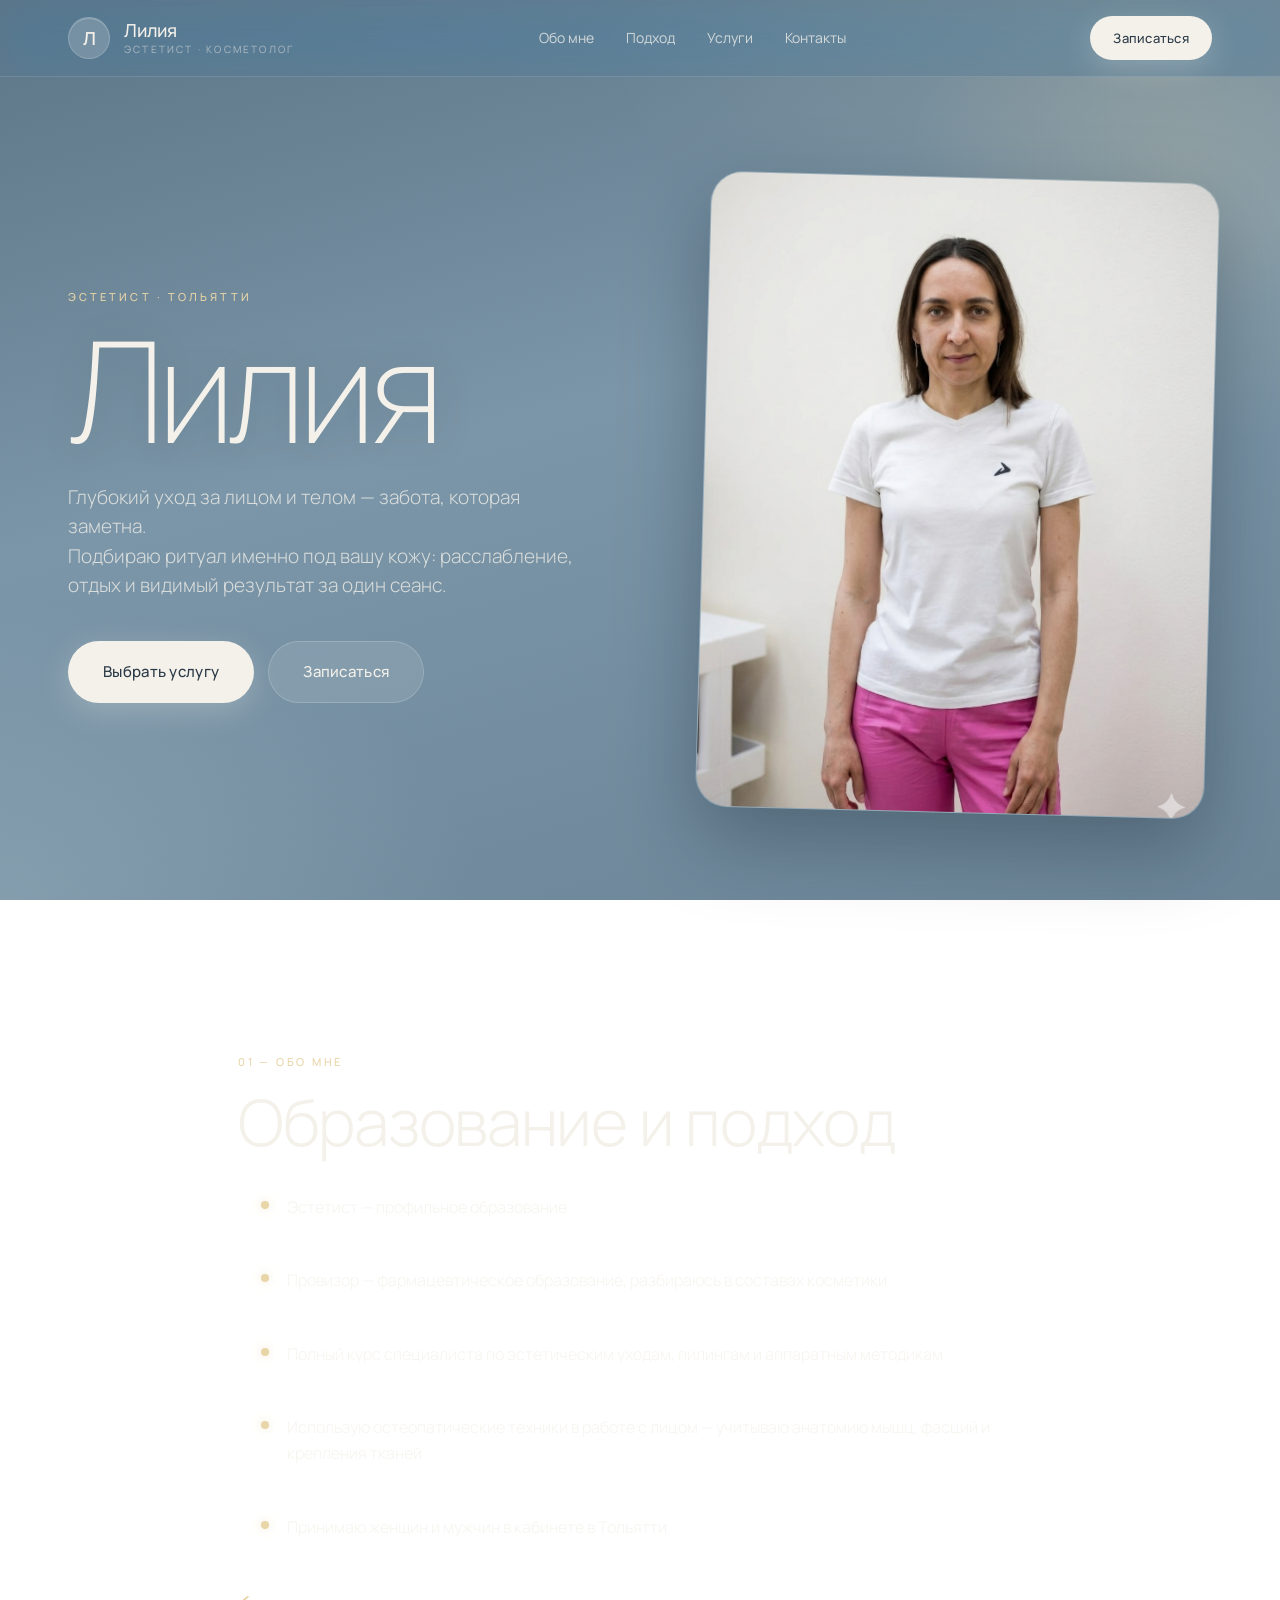
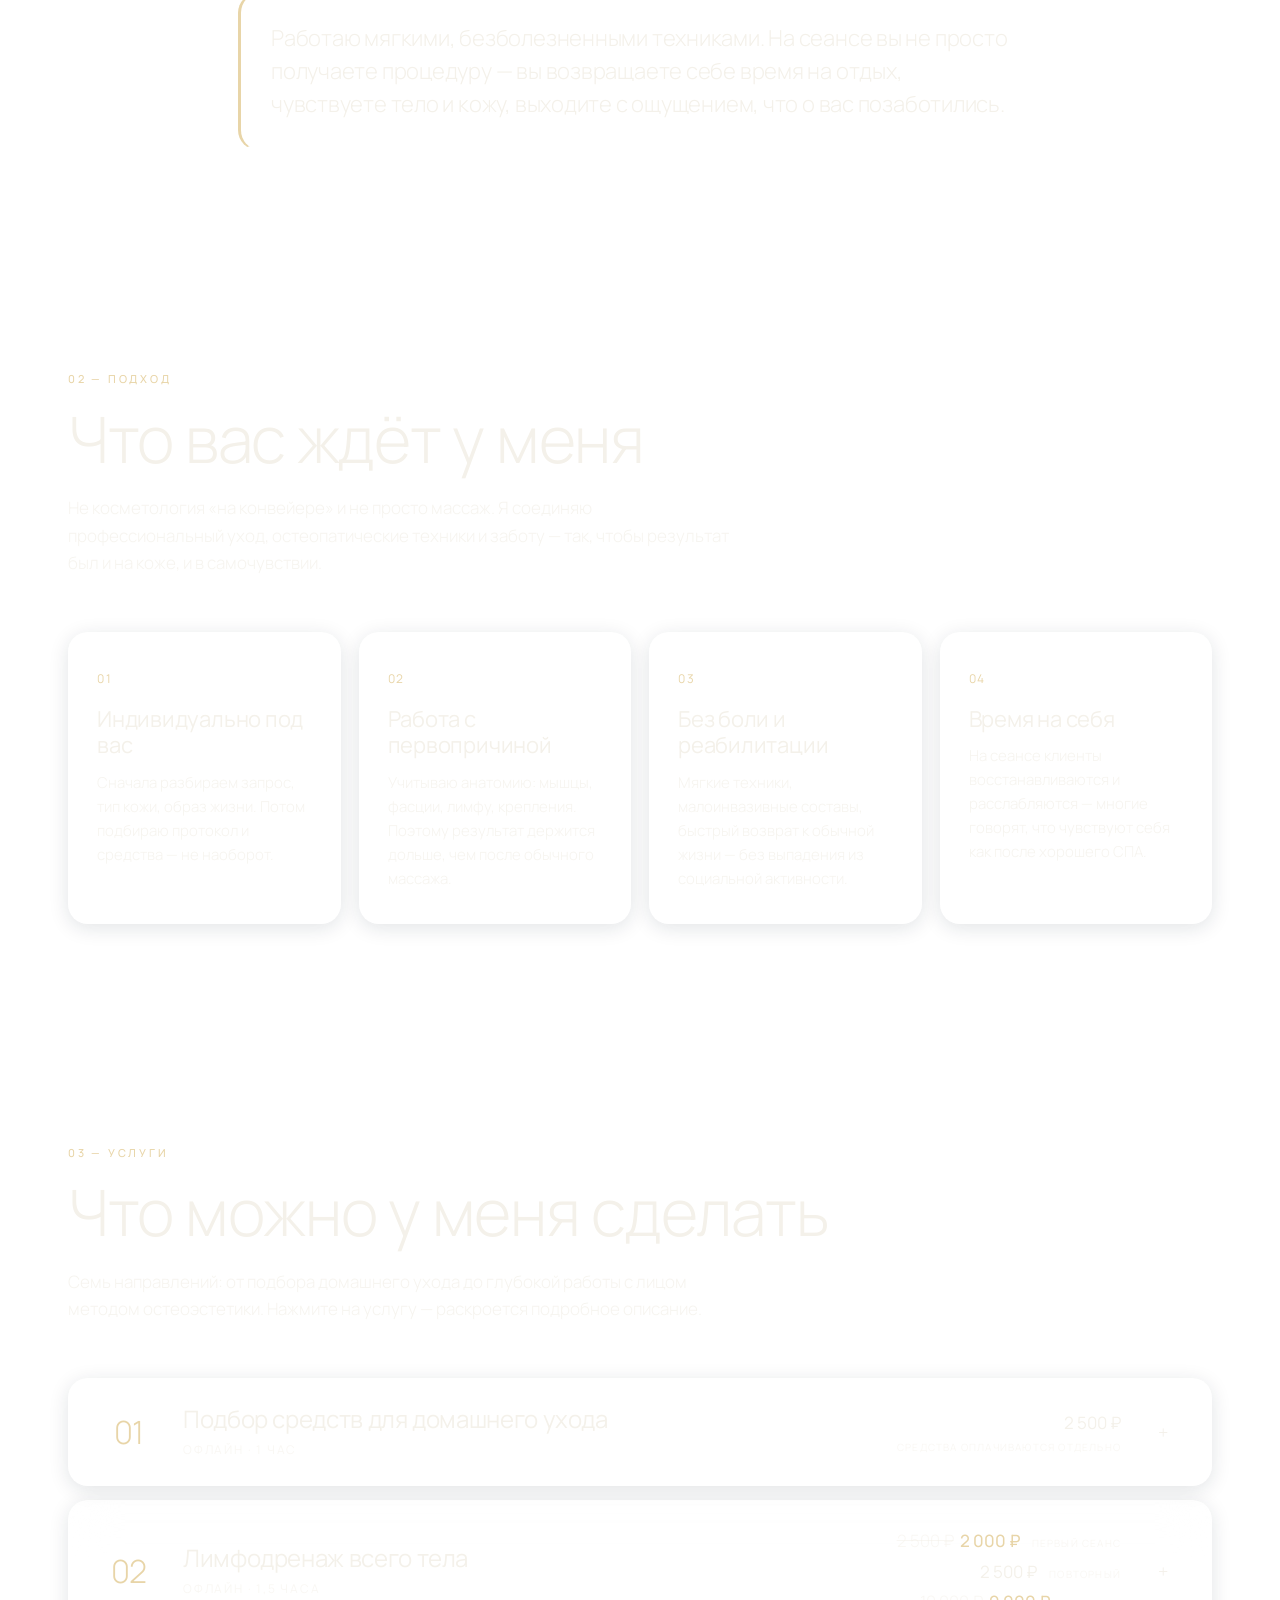
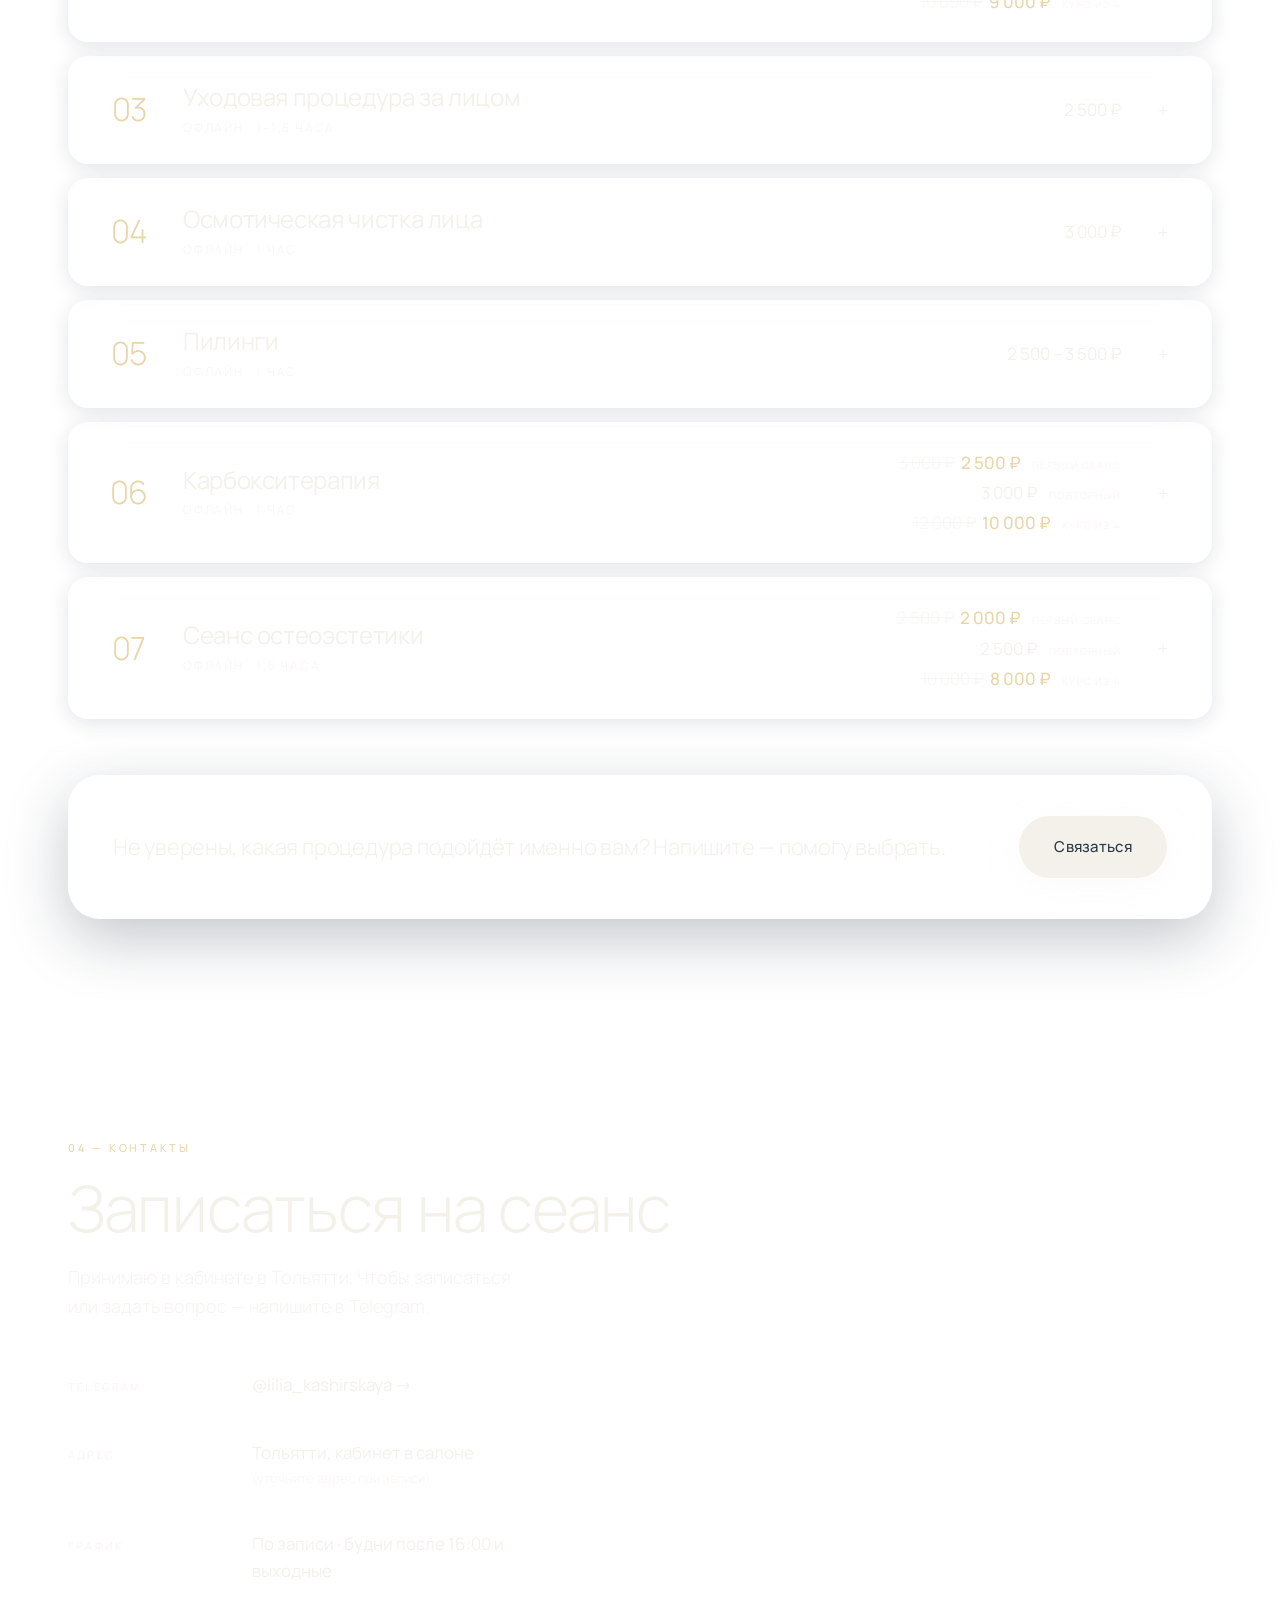
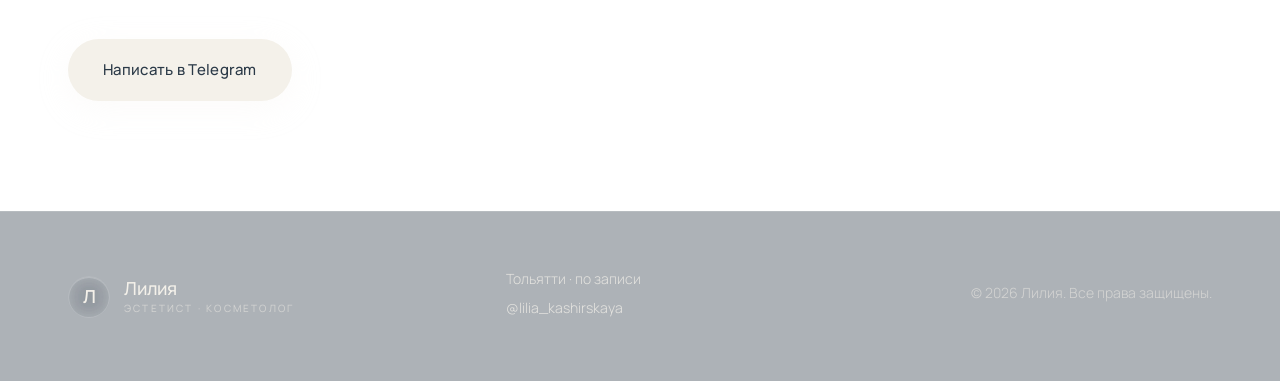
==== commit d0dc45fd: "Убрать фото Лилии из блока контактов Co-Authored-By: Claude Sonnet 4.6 <noreply@anthropic.com>" ====
--- a/index.html
+++ b/index.html
@@ -512,10 +512,6 @@
             <h2 class="section__title">Записаться на сеанс</h2>
 
             <div class="contacts">
-                <div class="contacts__media">
-                    <img src="images/liliya_final.jpg" alt="Лилия" class="contacts__photo" onerror="this.parentElement.classList.add('contacts__media--placeholder'); this.style.display='none'">
-                    <div class="contacts__placeholder"><span>Фото</span></div>
-                </div>
                 <div class="contacts__info">
                     <p class="contacts__lead">Принимаю в кабинете в Тольятти. Чтобы записаться или задать вопрос — напишите в Telegram.</p>
 
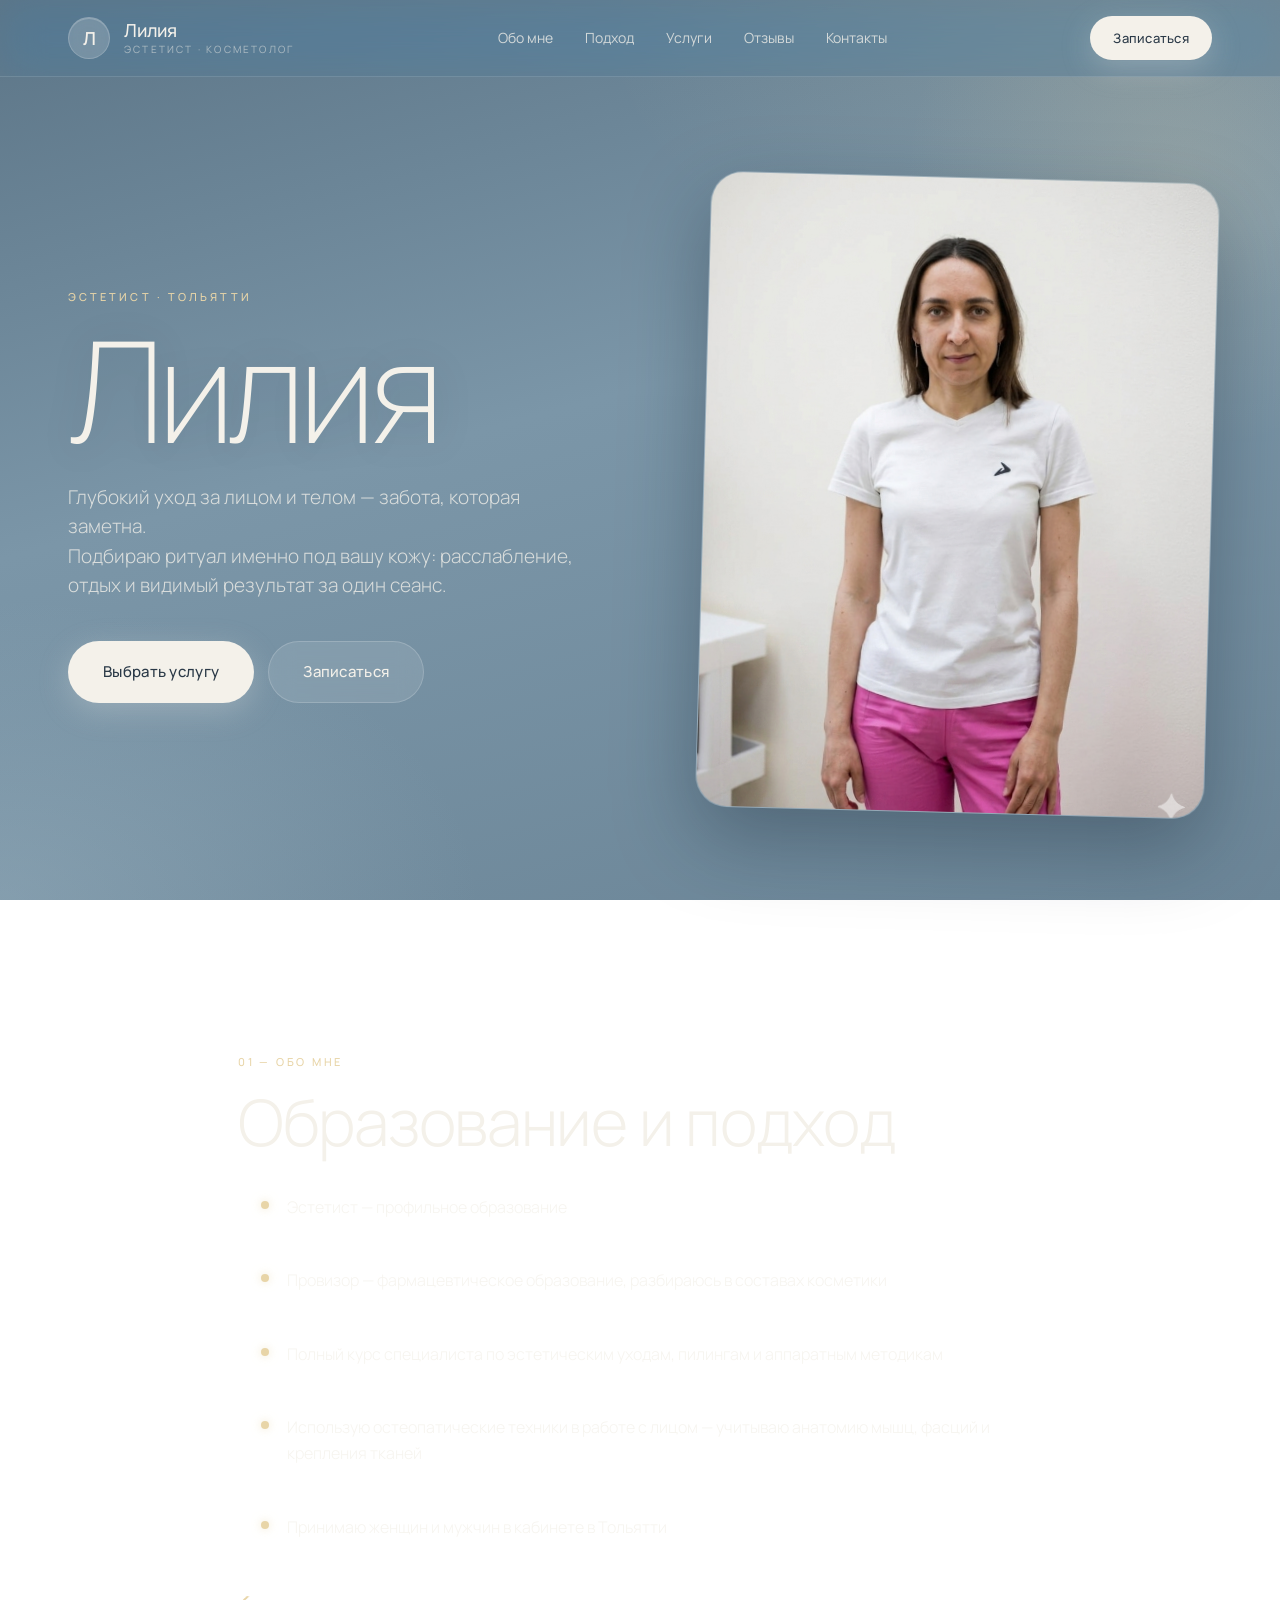
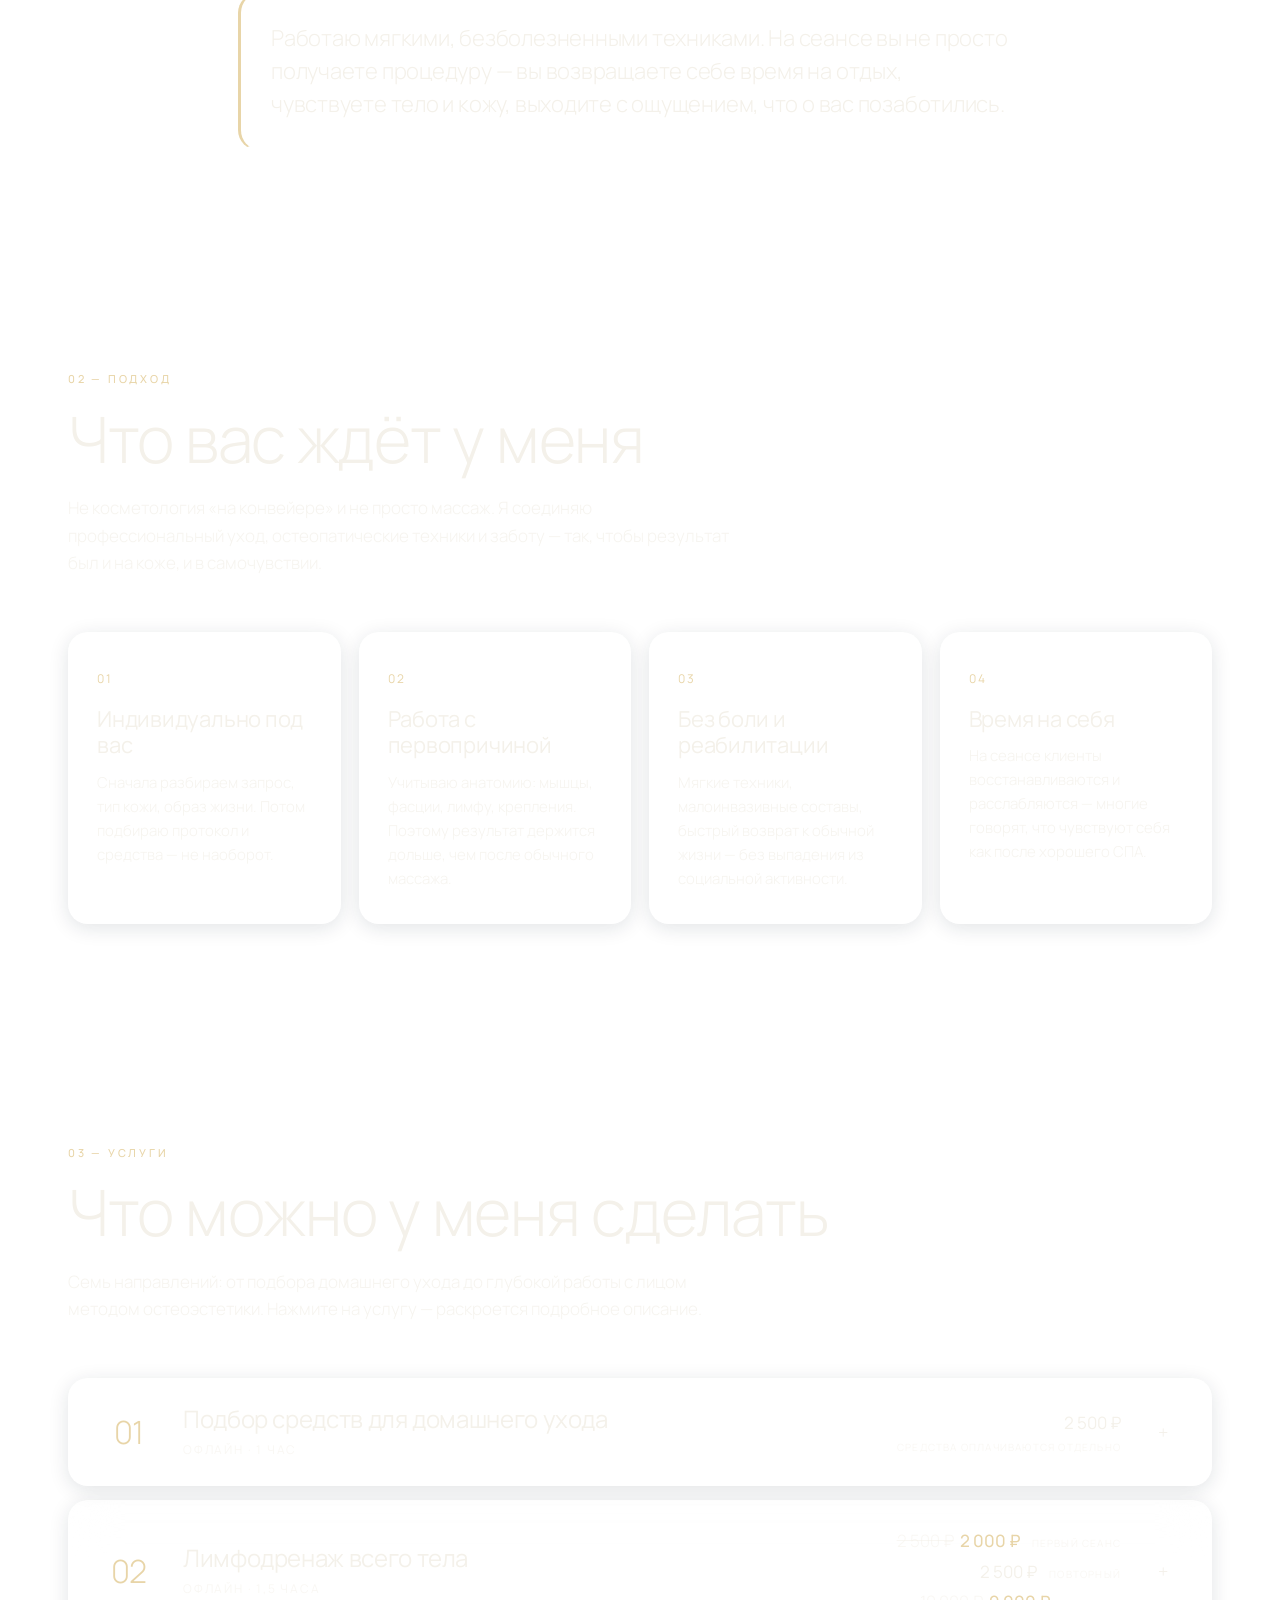
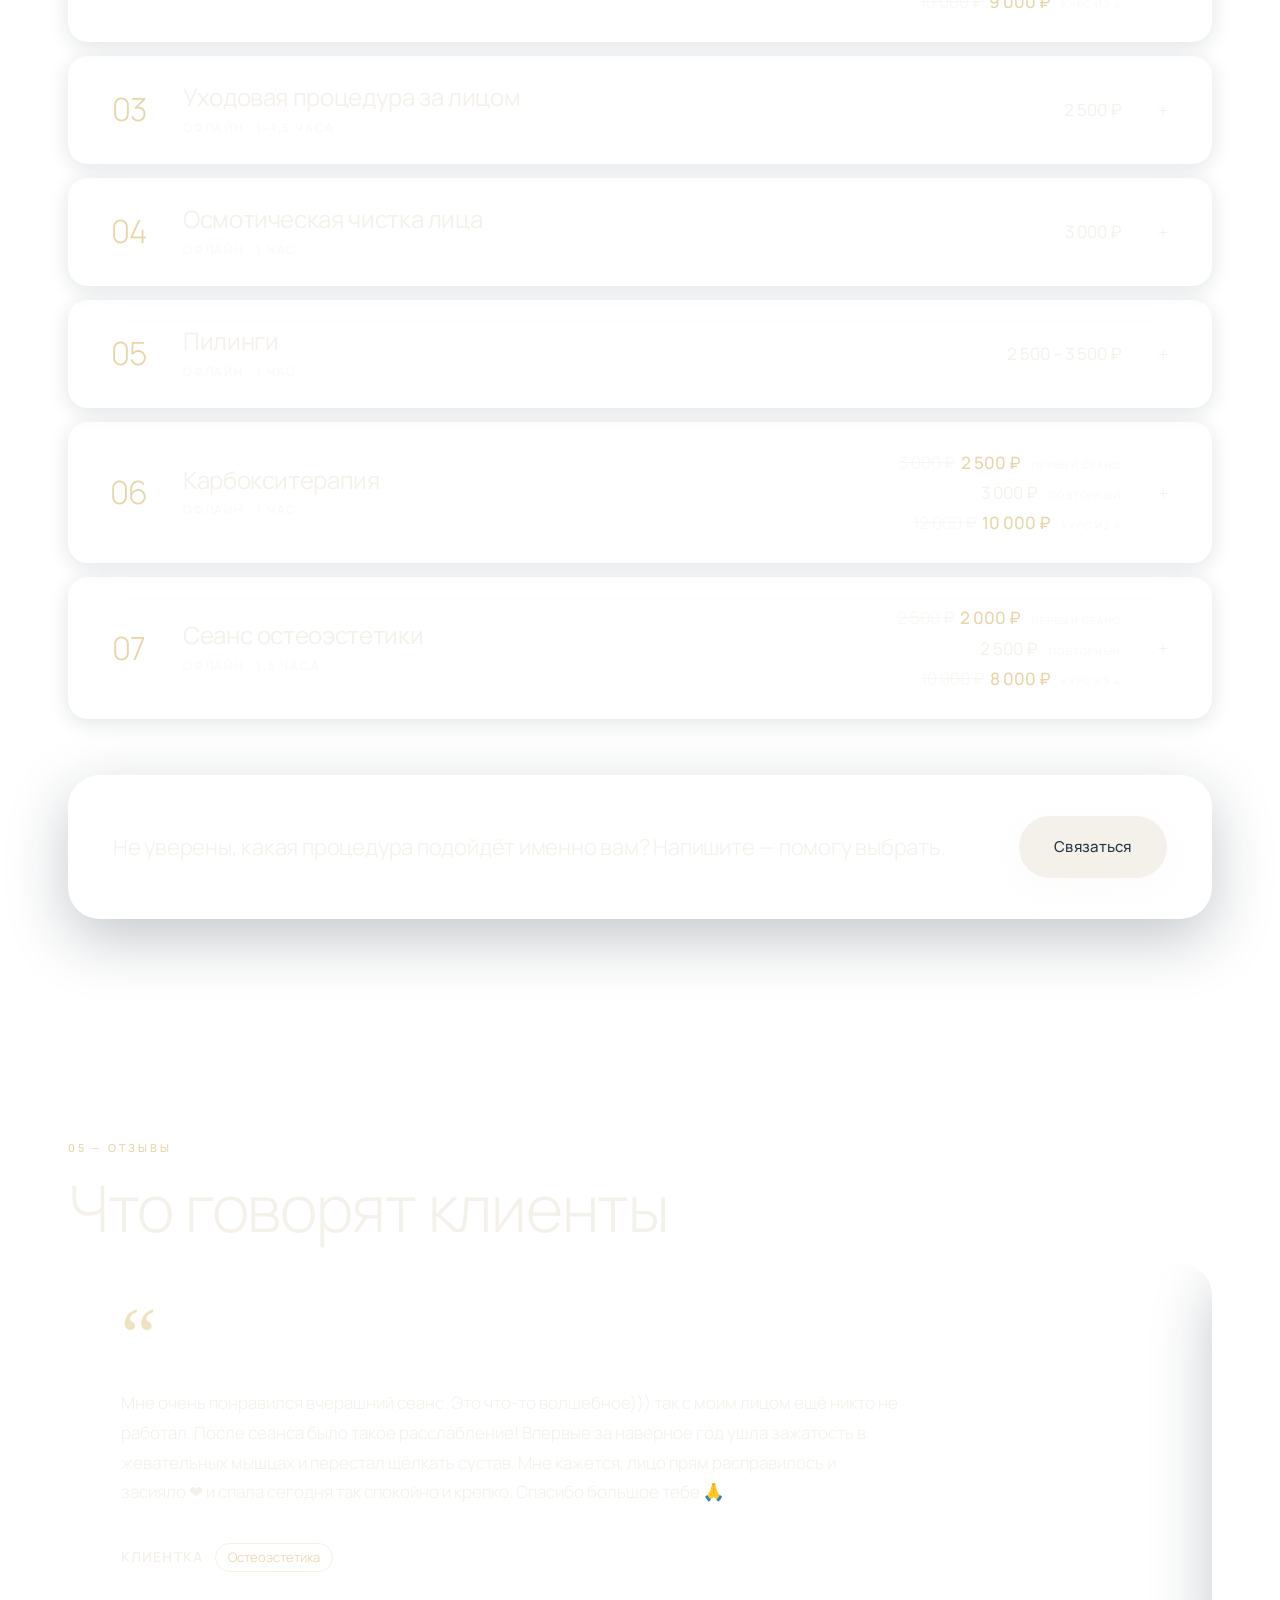
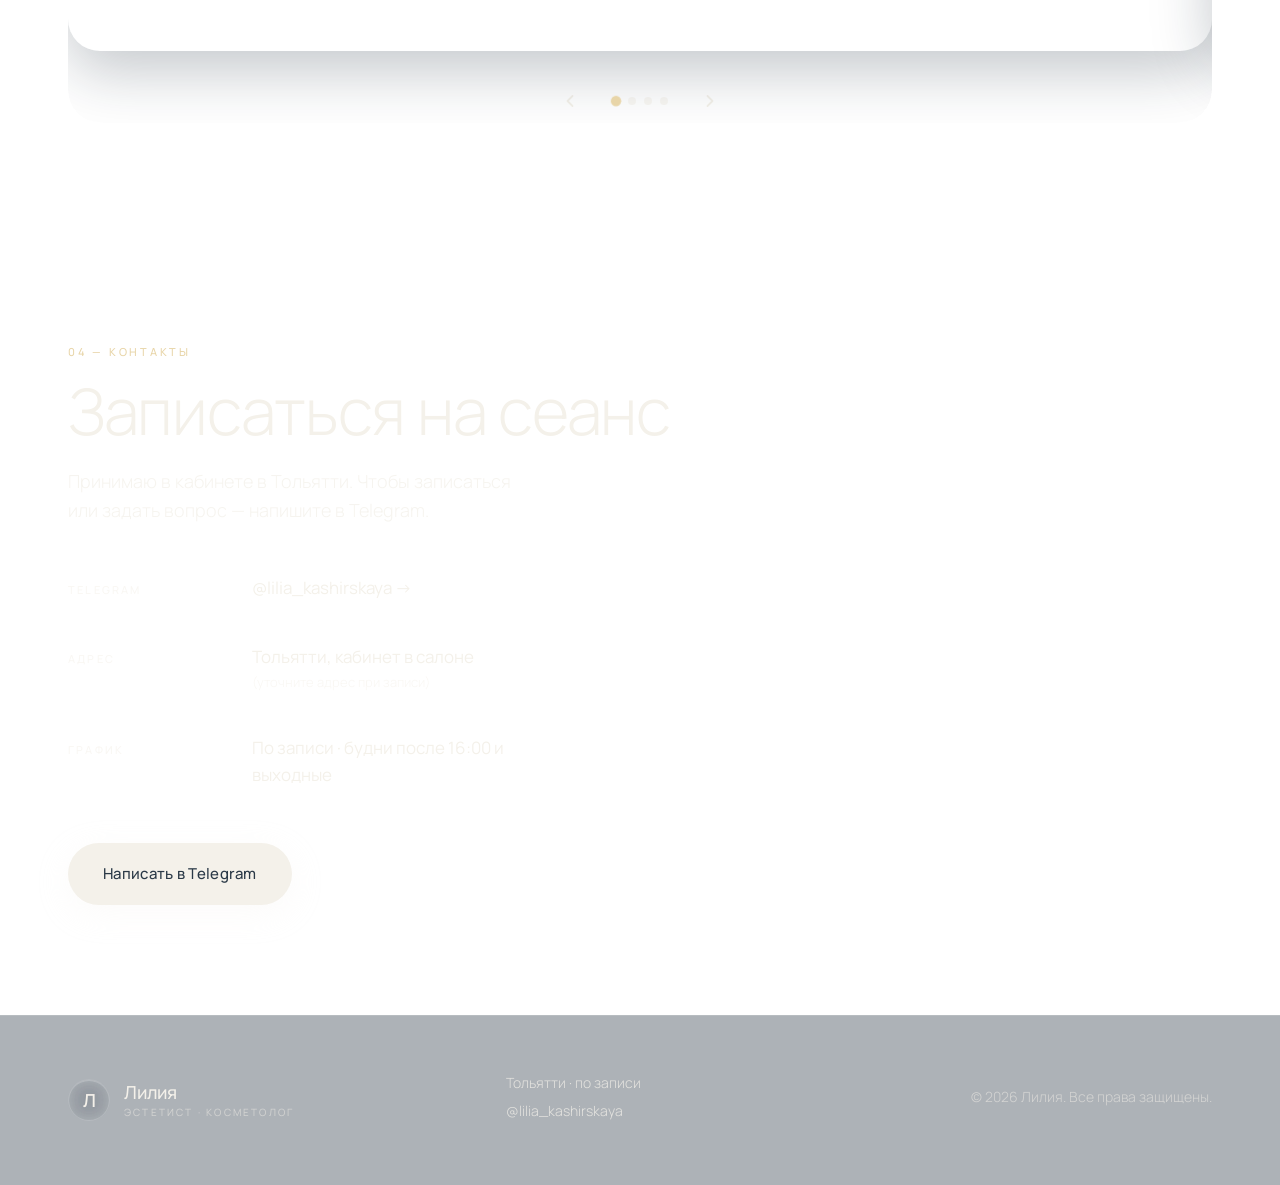
==== commit 0f6ec7d2: "Добавить блок отзывов с каруселью Co-Authored-By: Claude Sonnet 4.6 <noreply@anthropic.com>" ====
--- a/index.html
+++ b/index.html
@@ -23,6 +23,7 @@
             <a href="#about" class="nav__link">Обо мне</a>
             <a href="#offer" class="nav__link">Подход</a>
             <a href="#services" class="nav__link">Услуги</a>
+            <a href="#reviews" class="nav__link">Отзывы</a>
             <a href="#contacts" class="nav__link">Контакты</a>
         </nav>
 
@@ -505,6 +506,66 @@
         </div>
     </section>
 
+    <!-- REVIEWS -->
+    <section class="section" id="reviews">
+        <div class="container">
+            <p class="eyebrow">05 — Отзывы</p>
+            <h2 class="section__title">Что говорят клиенты</h2>
+
+            <div class="reviews-carousel" id="reviewsCarousel">
+                <div class="reviews-track" id="reviewsTrack">
+
+                    <div class="review-card">
+                        <div class="review-card__quote">&ldquo;</div>
+                        <p class="review-card__text">Мне очень понравился вчерашний сеанс. Это что-то волшебное))) так с моим лицом ещё никто не работал. После сеанса было такое расслабление! Впервые за наверное год ушла зажатость в жевательных мышцах и перестал щёлкать сустав. Мне кажется, лицо прям расправилось и засияло ❤️ и спала сегодня так спокойно и крепко. Спасибо большое тебе 🙏</p>
+                        <div class="review-card__author">
+                            <span class="review-card__name">Клиентка</span>
+                            <span class="review-card__service">Остеоэстетика</span>
+                        </div>
+                    </div>
+
+                    <div class="review-card">
+                        <div class="review-card__quote">&ldquo;</div>
+                        <p class="review-card__text">Я прям всю эту неделю старалась за своими ощущениями наблюдать. Что я по себе сейчас отмечаю — у меня как будто больше энергии, больше сил внутренних, я легко и хорошо засыпаю, высыпаюсь. Такое вот состояние — ресурсное, спокойное.</p>
+                        <div class="review-card__author">
+                            <span class="review-card__name">Клиентка</span>
+                            <span class="review-card__service">Остеоэстетика</span>
+                        </div>
+                    </div>
+
+                    <div class="review-card">
+                        <div class="review-card__quote">&ldquo;</div>
+                        <p class="review-card__text">Привет, после сеанса чувствую себя хорошо. Больше энергии как будто 😊 По лицу заметила — подтянулся овал и скулы как будто стали другие, более упругие и подтянутые. Спасибо, приду ещё!</p>
+                        <div class="review-card__author">
+                            <span class="review-card__name">Клиентка</span>
+                            <span class="review-card__service">Уход за лицом</span>
+                        </div>
+                    </div>
+
+                    <div class="review-card">
+                        <div class="review-card__quote">&ldquo;</div>
+                        <p class="review-card__text">Посетила остеосеанс. К Лиле я уже обращалась по косметологии: чистки лица и прочие процедуры, и всегда оставалась довольна. После сеанса расслабилась по-настоящему. Появилось чувство лёгкости, ясность в голове, немного больше энергии, особенно по утрам. Вывод: надо продолжать! Лиля — очень бережный специалист, подскажет и научит. Спасибо большое! 🙏</p>
+                        <div class="review-card__author">
+                            <span class="review-card__name">Клиентка</span>
+                            <span class="review-card__service">Остеоэстетика</span>
+                        </div>
+                    </div>
+
+                </div>
+
+                <div class="reviews-controls">
+                    <button class="reviews-btn" id="reviewsPrev" aria-label="Предыдущий отзыв">
+                        <svg width="20" height="20" viewBox="0 0 20 20" fill="none"><path d="M12.5 15L7.5 10L12.5 5" stroke="currentColor" stroke-width="1.8" stroke-linecap="round" stroke-linejoin="round"/></svg>
+                    </button>
+                    <div class="reviews-dots" id="reviewsDots"></div>
+                    <button class="reviews-btn" id="reviewsNext" aria-label="Следующий отзыв">
+                        <svg width="20" height="20" viewBox="0 0 20 20" fill="none"><path d="M7.5 5L12.5 10L7.5 15" stroke="currentColor" stroke-width="1.8" stroke-linecap="round" stroke-linejoin="round"/></svg>
+                    </button>
+                </div>
+            </div>
+        </div>
+    </section>
+
     <!-- CONTACTS -->
     <section class="section section--alt" id="contacts">
         <div class="container">
--- a/styles.css
+++ b/styles.css
@@ -735,4 +735,131 @@
     .hero__title { font-size: clamp(56px, 16vw, 96px); }
     .about__list li { padding: 16px 18px 16px 42px; }
     .about__list li::before { left: 18px; }
-}
+    .review-card { padding: 32px 28px; }
+}
+
+/* ====== Reviews carousel ====== */
+.reviews-carousel {
+    position: relative;
+    overflow: hidden;
+    border-radius: var(--radius-lg);
+}
+
+.reviews-track {
+    display: flex;
+    transition: transform 0.45s cubic-bezier(0.4, 0, 0.2, 1);
+    will-change: transform;
+}
+
+.review-card {
+    flex: 0 0 100%;
+    background: var(--glass-strong);
+    border: 1px solid var(--glass-border);
+    backdrop-filter: blur(var(--blur));
+    -webkit-backdrop-filter: blur(var(--blur));
+    border-radius: var(--radius-lg);
+    padding: 48px 52px;
+    position: relative;
+    display: flex;
+    flex-direction: column;
+    gap: 28px;
+    box-shadow: var(--shadow-md);
+}
+
+.review-card__quote {
+    font-family: Georgia, serif;
+    font-size: 80px;
+    line-height: 0.6;
+    color: var(--accent);
+    opacity: 0.7;
+    user-select: none;
+}
+
+.review-card__text {
+    font-size: 17px;
+    line-height: 1.75;
+    color: var(--ink);
+    margin: 0;
+    max-width: 780px;
+}
+
+.review-card__author {
+    display: flex;
+    align-items: center;
+    gap: 12px;
+    margin-top: 8px;
+}
+
+.review-card__name {
+    font-size: 14px;
+    font-weight: 600;
+    color: var(--ink);
+    text-transform: uppercase;
+    letter-spacing: 0.08em;
+}
+
+.review-card__service {
+    font-size: 13px;
+    color: var(--accent);
+    padding: 3px 12px;
+    border: 1px solid rgba(232, 213, 168, 0.35);
+    border-radius: var(--radius-pill);
+}
+
+.reviews-controls {
+    display: flex;
+    align-items: center;
+    justify-content: center;
+    gap: 20px;
+    margin-top: 28px;
+}
+
+.reviews-btn {
+    width: 44px;
+    height: 44px;
+    border-radius: 50%;
+    border: 1px solid var(--glass-border);
+    background: var(--glass);
+    color: var(--ink);
+    display: flex;
+    align-items: center;
+    justify-content: center;
+    cursor: pointer;
+    transition: background 0.2s, border-color 0.2s;
+}
+
+.reviews-btn:hover {
+    background: var(--glass-strong);
+    border-color: var(--line-strong);
+}
+
+.reviews-dots {
+    display: flex;
+    gap: 8px;
+}
+
+.reviews-dot {
+    width: 8px;
+    height: 8px;
+    border-radius: 50%;
+    background: var(--ink-mute);
+    border: none;
+    cursor: pointer;
+    transition: background 0.2s, transform 0.2s;
+    padding: 0;
+}
+
+.reviews-dot.is-active {
+    background: var(--accent);
+    transform: scale(1.3);
+}
+
+@media (max-width: 768px) {
+    .review-card { padding: 32px 28px; }
+}
+
+@media (max-width: 640px) {
+    .review-card { padding: 28px 22px; }
+    .review-card__text { font-size: 15px; }
+    .review-card__quote { font-size: 56px; }
+}
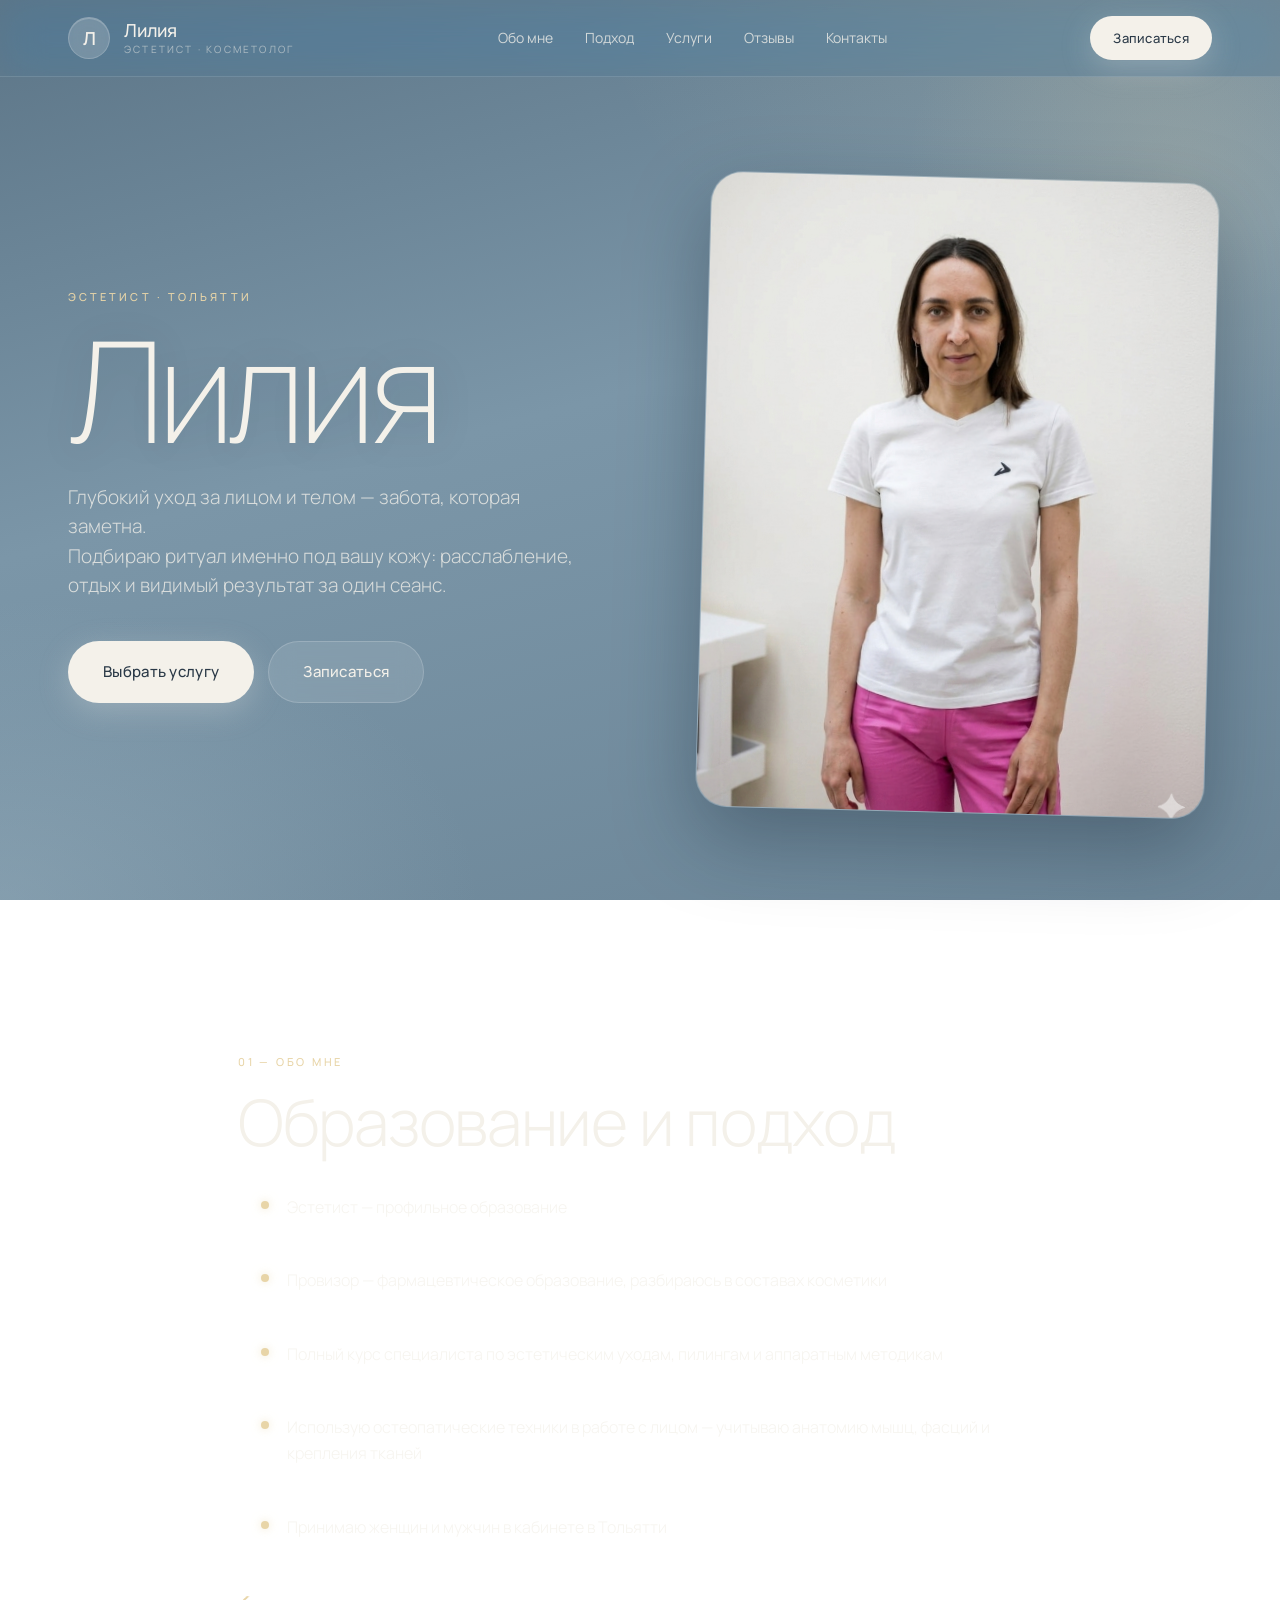
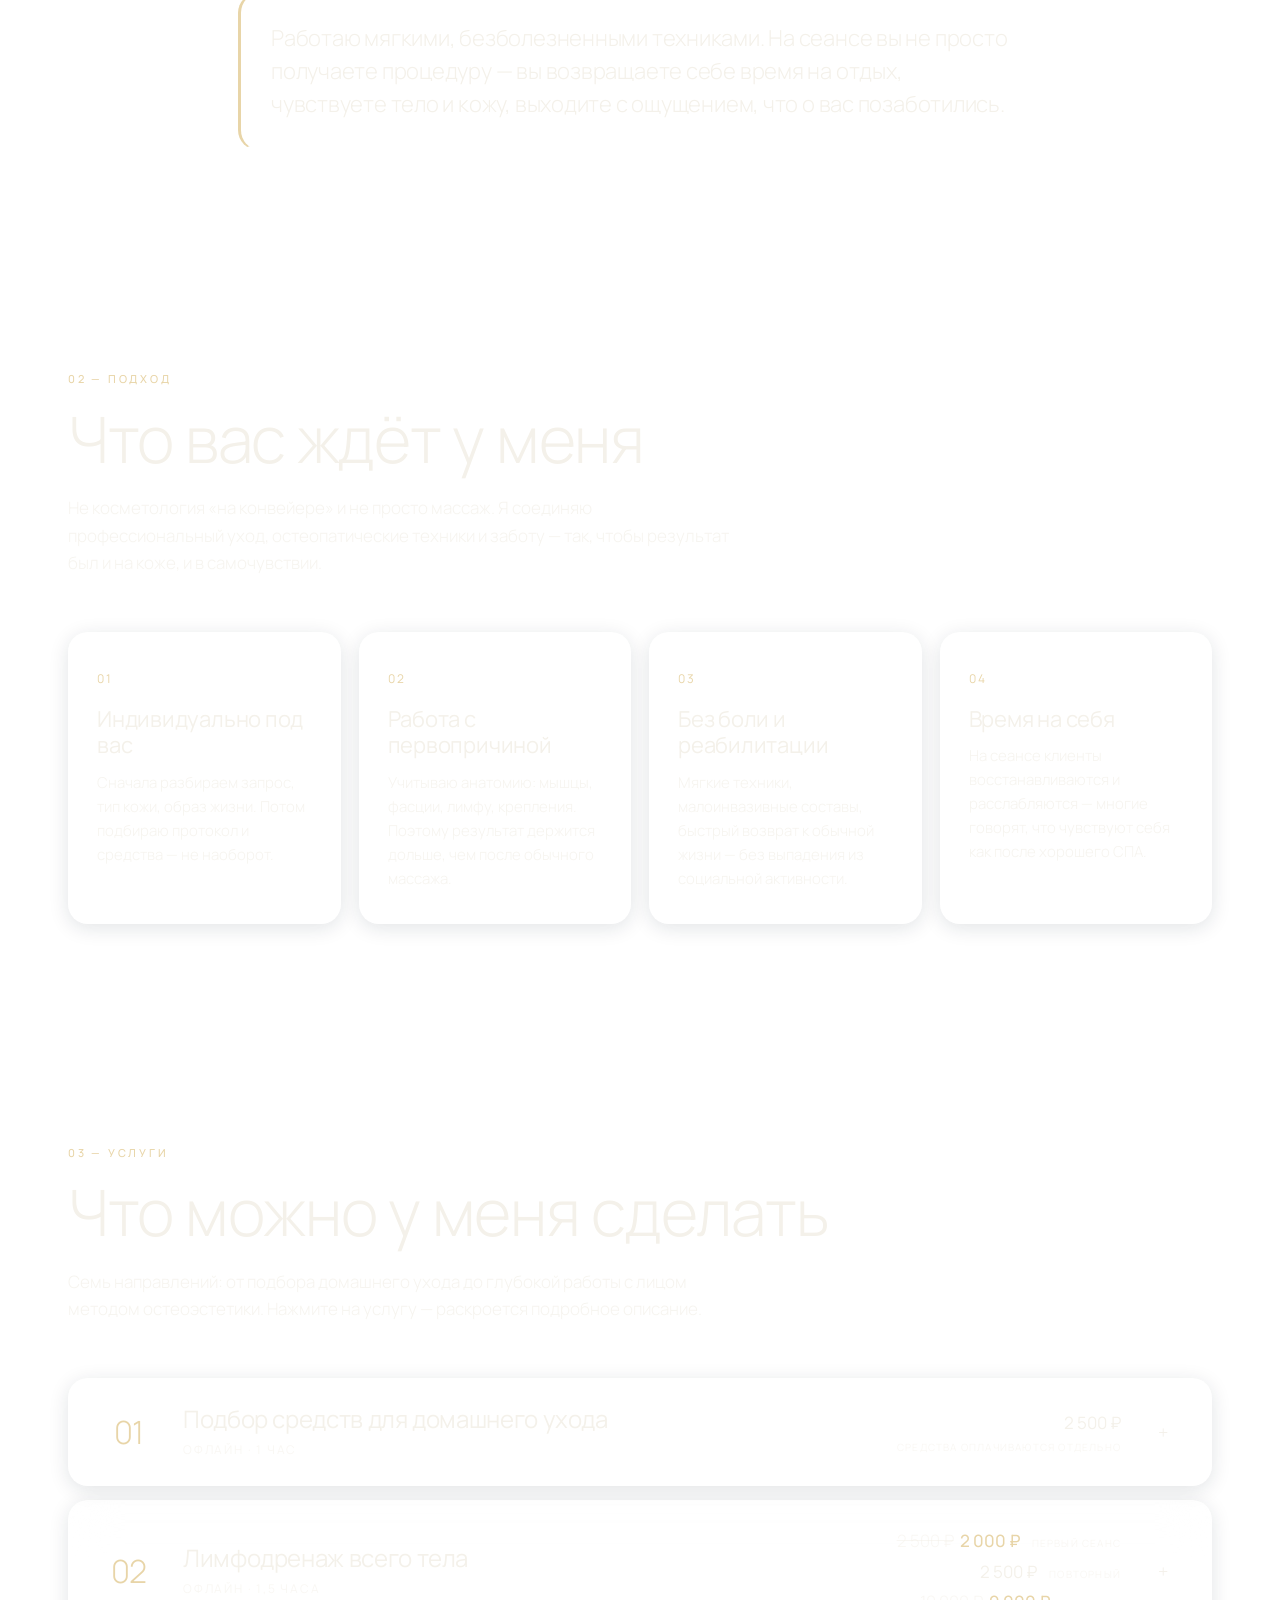
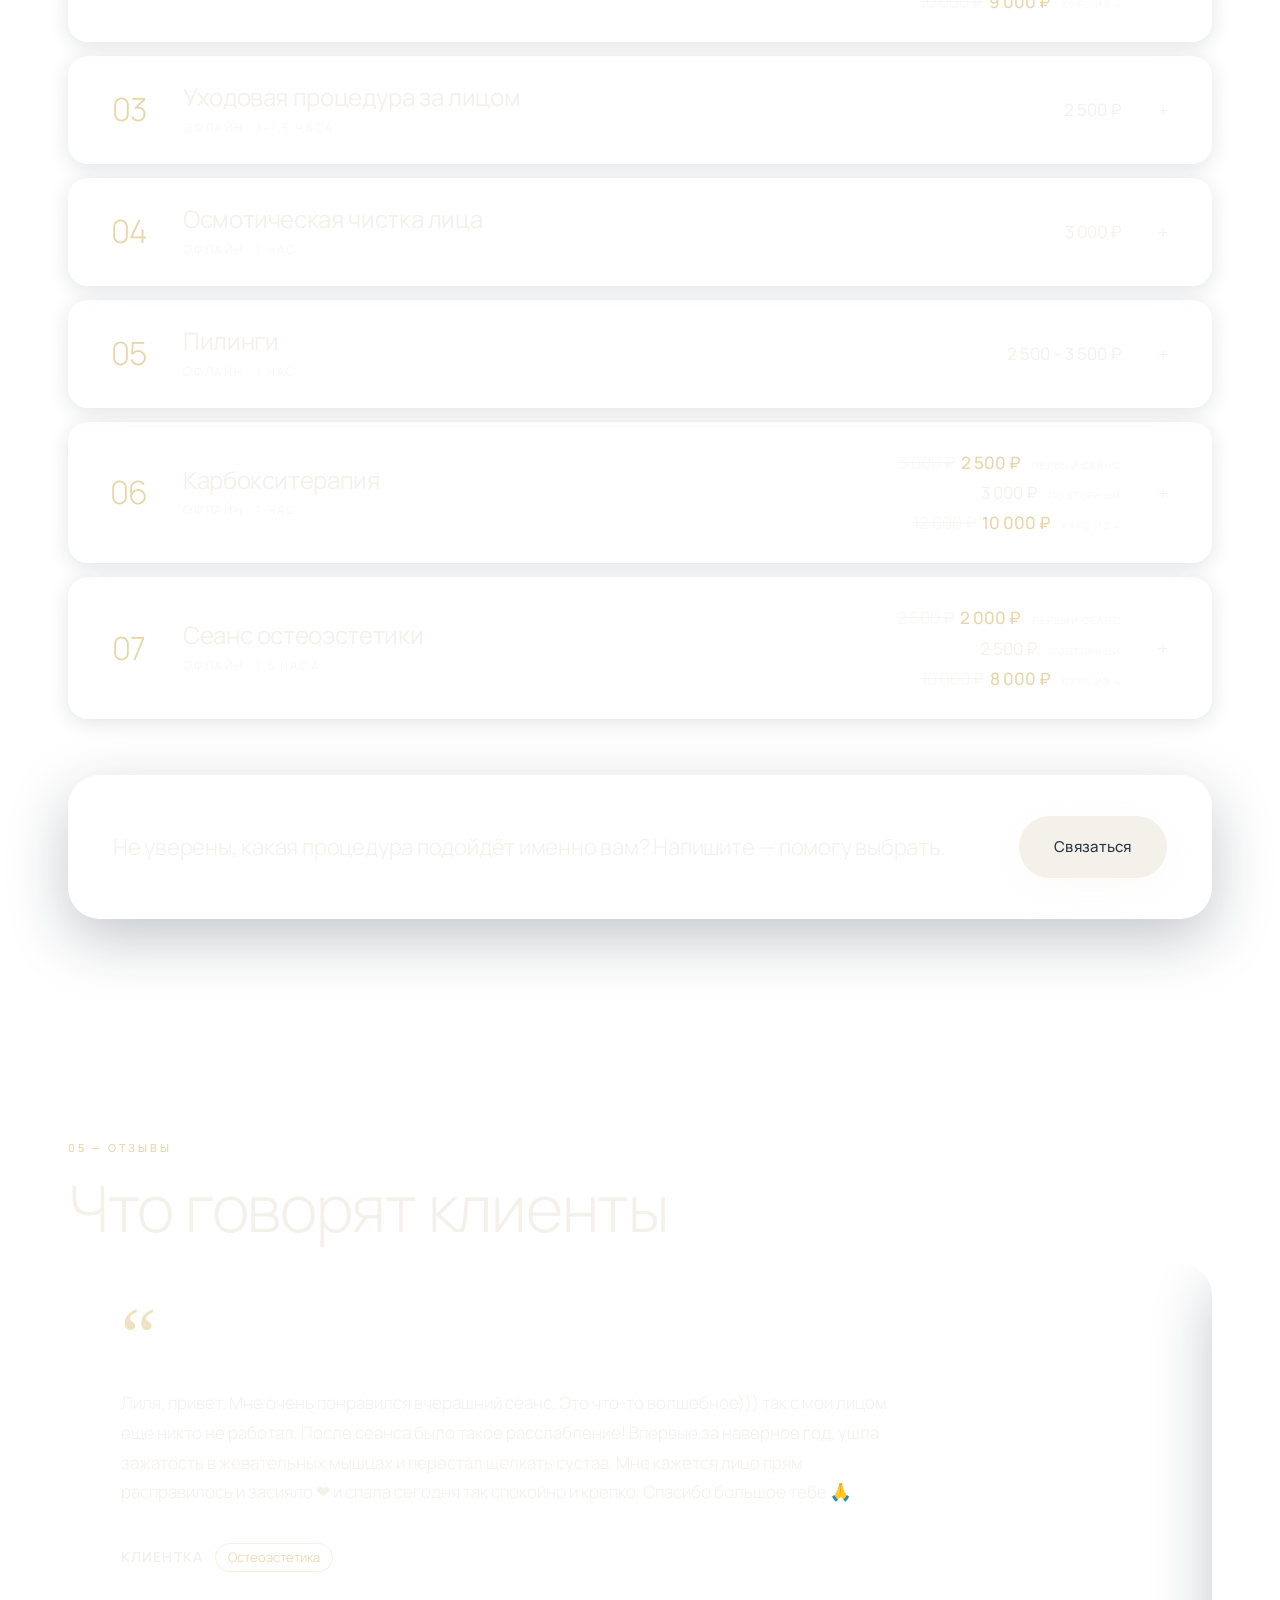
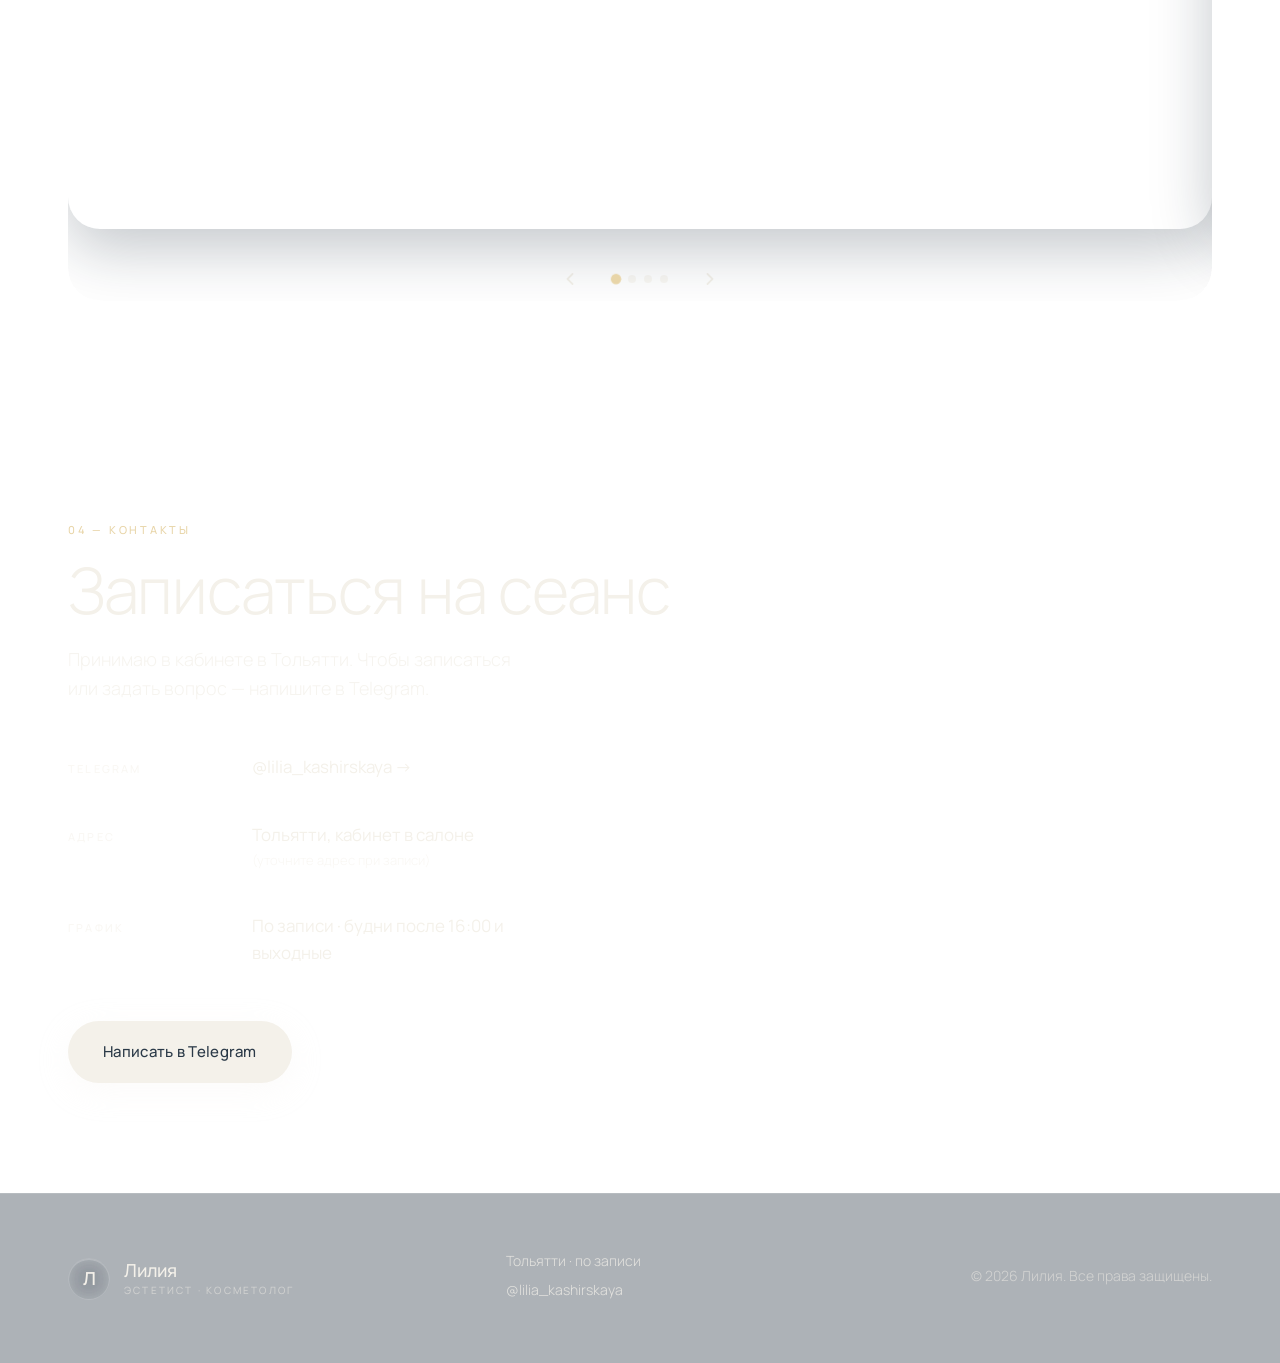
==== commit 08cfa48e: "Вернуть оригинальный текст отзывов без редактирования Co-Authored-By: Claude Sonnet 4.6 <noreply@ant" ====
--- a/index.html
+++ b/index.html
@@ -517,7 +517,7 @@
 
                     <div class="review-card">
                         <div class="review-card__quote">&ldquo;</div>
-                        <p class="review-card__text">Мне очень понравился вчерашний сеанс. Это что-то волшебное))) так с моим лицом ещё никто не работал. После сеанса было такое расслабление! Впервые за наверное год ушла зажатость в жевательных мышцах и перестал щёлкать сустав. Мне кажется, лицо прям расправилось и засияло ❤️ и спала сегодня так спокойно и крепко. Спасибо большое тебе 🙏</p>
+                        <p class="review-card__text">Лиля, привет. Мне очень понравился вчерашний сеанс. Это что-то волшебное))) так с мои лицом еще никто не работал. После сеанса было такое расслабление! Впервые за наверное год, ушла зажатость в жевательных мышцах и перестал щелкать сустав. Мне кажется лицо прям расправилось и засияло ❤️ и спала сегодня так спокойно и крепко. Спасибо большое тебе 🙏</p>
                         <div class="review-card__author">
                             <span class="review-card__name">Клиентка</span>
                             <span class="review-card__service">Остеоэстетика</span>
@@ -526,7 +526,7 @@
 
                     <div class="review-card">
                         <div class="review-card__quote">&ldquo;</div>
-                        <p class="review-card__text">Я прям всю эту неделю старалась за своими ощущениями наблюдать. Что я по себе сейчас отмечаю — у меня как будто больше энергии, больше сил внутренних, я легко и хорошо засыпаю, высыпаюсь. Такое вот состояние — ресурсное, спокойное.</p>
+                        <p class="review-card__text">Приветик, еще раз. я прям всю эту неделю старалась за своими ощущениями наблюдать. вот думаю, надо тебе все-таки написать. ну что-то, прям конкретно, что -то такого сильного я не почувствовала, ну, возможно, это потому, что у меня каких то там проблем не было до этого. то есть, я не страдала болями в спине, либо еще с чем то. что я по себе сейчас отмечаю, замечаю, что у меня как будто больше энергии, больше сил, внутренних, я легко и хорошо засыпаю,высыпаюсь. такое вот состояние, короче, как то так</p>
                         <div class="review-card__author">
                             <span class="review-card__name">Клиентка</span>
                             <span class="review-card__service">Остеоэстетика</span>
@@ -535,7 +535,7 @@
 
                     <div class="review-card">
                         <div class="review-card__quote">&ldquo;</div>
-                        <p class="review-card__text">Привет, после сеанса чувствую себя хорошо. Больше энергии как будто 😊 По лицу заметила — подтянулся овал и скулы как будто стали другие, более упругие и подтянутые. Спасибо, приду ещё!</p>
+                        <p class="review-card__text">Привет после сеанса чувствую себя хорошо. Больше энергии как будто) по лицу заметила подтянулся овал и скулы как будто стали другие, более упругие что-ли и подтянутые. Спасибо, приду ещё 😊</p>
                         <div class="review-card__author">
                             <span class="review-card__name">Клиентка</span>
                             <span class="review-card__service">Уход за лицом</span>
@@ -544,7 +544,7 @@
 
                     <div class="review-card">
                         <div class="review-card__quote">&ldquo;</div>
-                        <p class="review-card__text">Посетила остеосеанс. К Лиле я уже обращалась по косметологии: чистки лица и прочие процедуры, и всегда оставалась довольна. После сеанса расслабилась по-настоящему. Появилось чувство лёгкости, ясность в голове, немного больше энергии, особенно по утрам. Вывод: надо продолжать! Лиля — очень бережный специалист, подскажет и научит. Спасибо большое! 🙏</p>
+                        <p class="review-card__text">Посетила остеосеанс. Много слышала раньше об этом от своих знакомых, коллег по работе, которые уже обращались с остеоэстетики. И усшила. Я сама долго думала и решилась. К Лиле. К ней я уж обращалась по косметологии: чистки лица и прочие процедуры. И всегда оставалась довольна. Наверное поэтому и сейчас решила пойти именно к ней, так как уху доверяю ей. Хочу отметить, что Лиля всегда делает все спокойно, бережно, аккуратно, относится к пациенту. После сеанса у меня появилось чувство «себя». Расслабилась. Правда! Расслабилась прям так. тело разливалось ещё несколько часов после сеанса, потом ясность в голове и появилось немного больше энергий, сил, особенно по утрам. думала Возраст и Весна. поэтому вот так 😊 Вывод такой: надо продолжать. Занимайтесь собой и своим телом, здоровьем -нужно. Будем работать!! Спасибо, Лиля! Она очень бережный наставник, подскажет, научит как правильно, без давления. Спасибо большое До новой встречи!</p>
                         <div class="review-card__author">
                             <span class="review-card__name">Клиентка</span>
                             <span class="review-card__service">Остеоэстетика</span>
